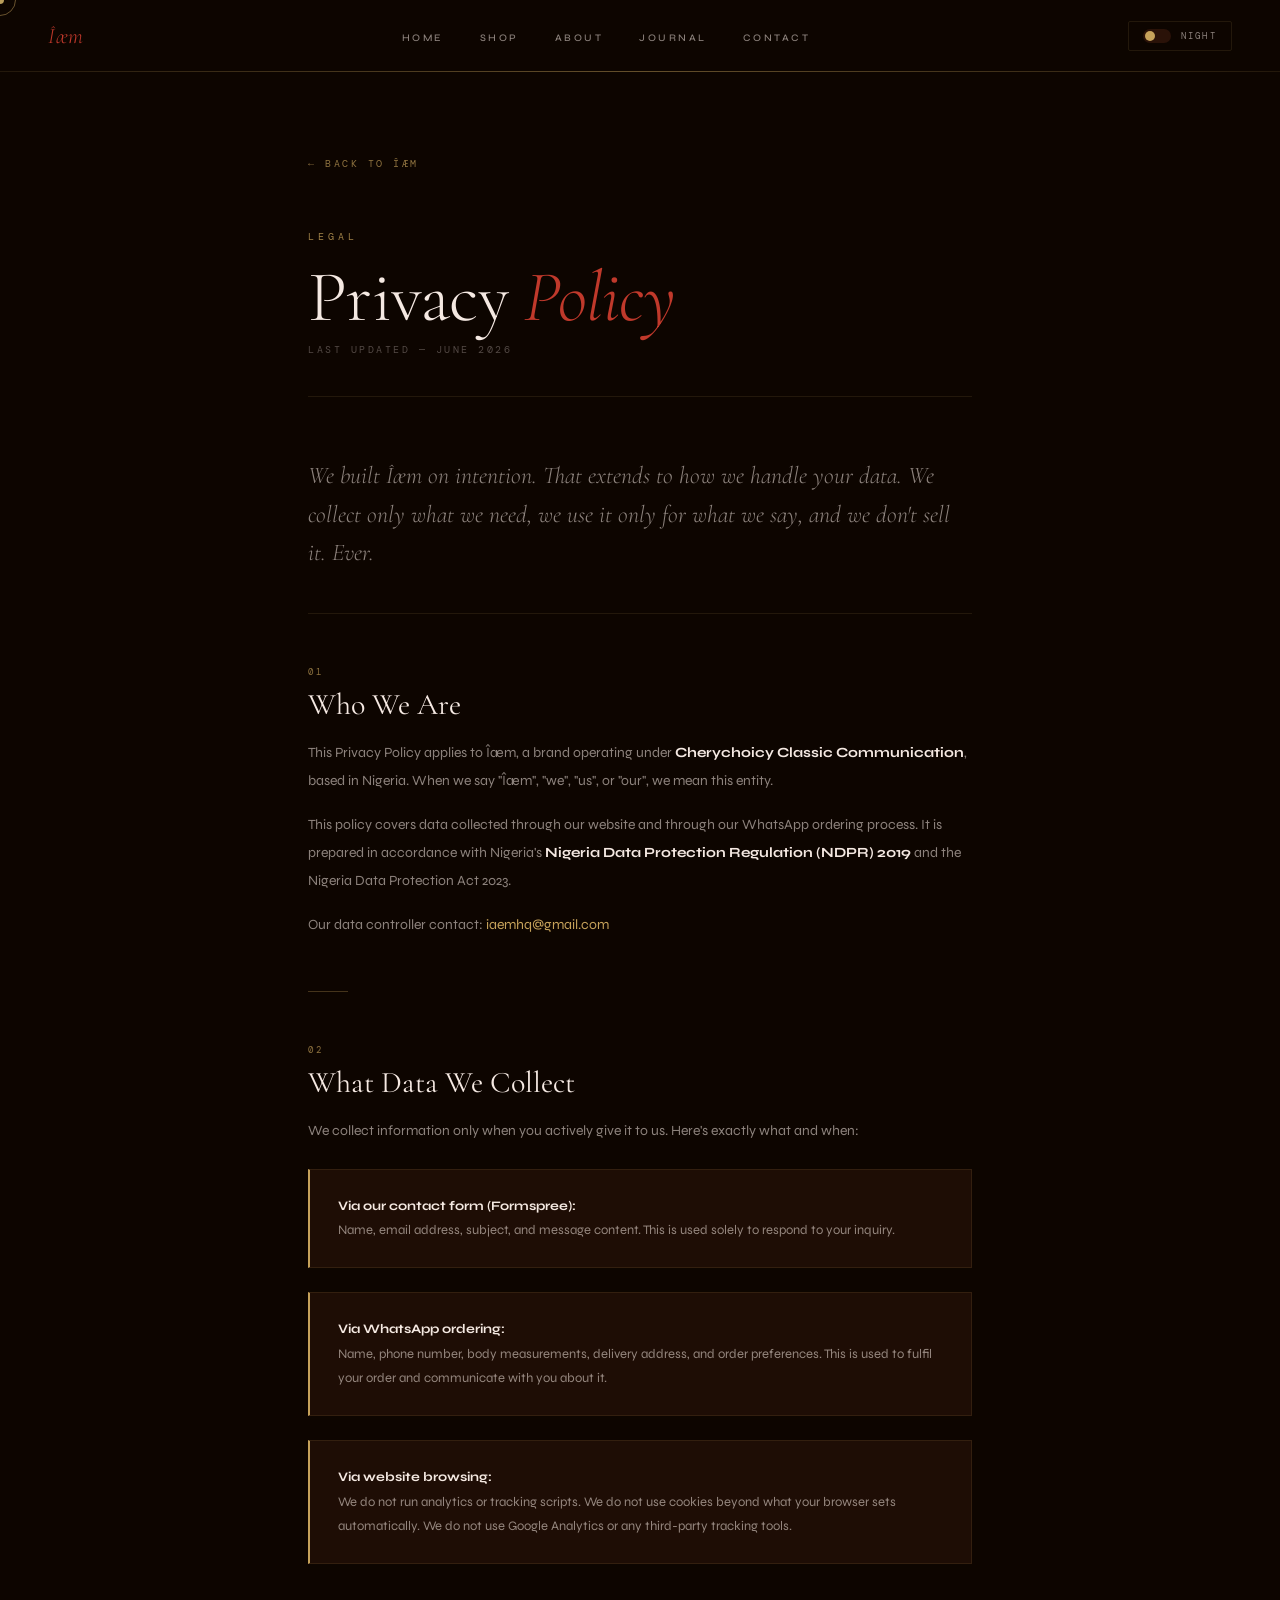
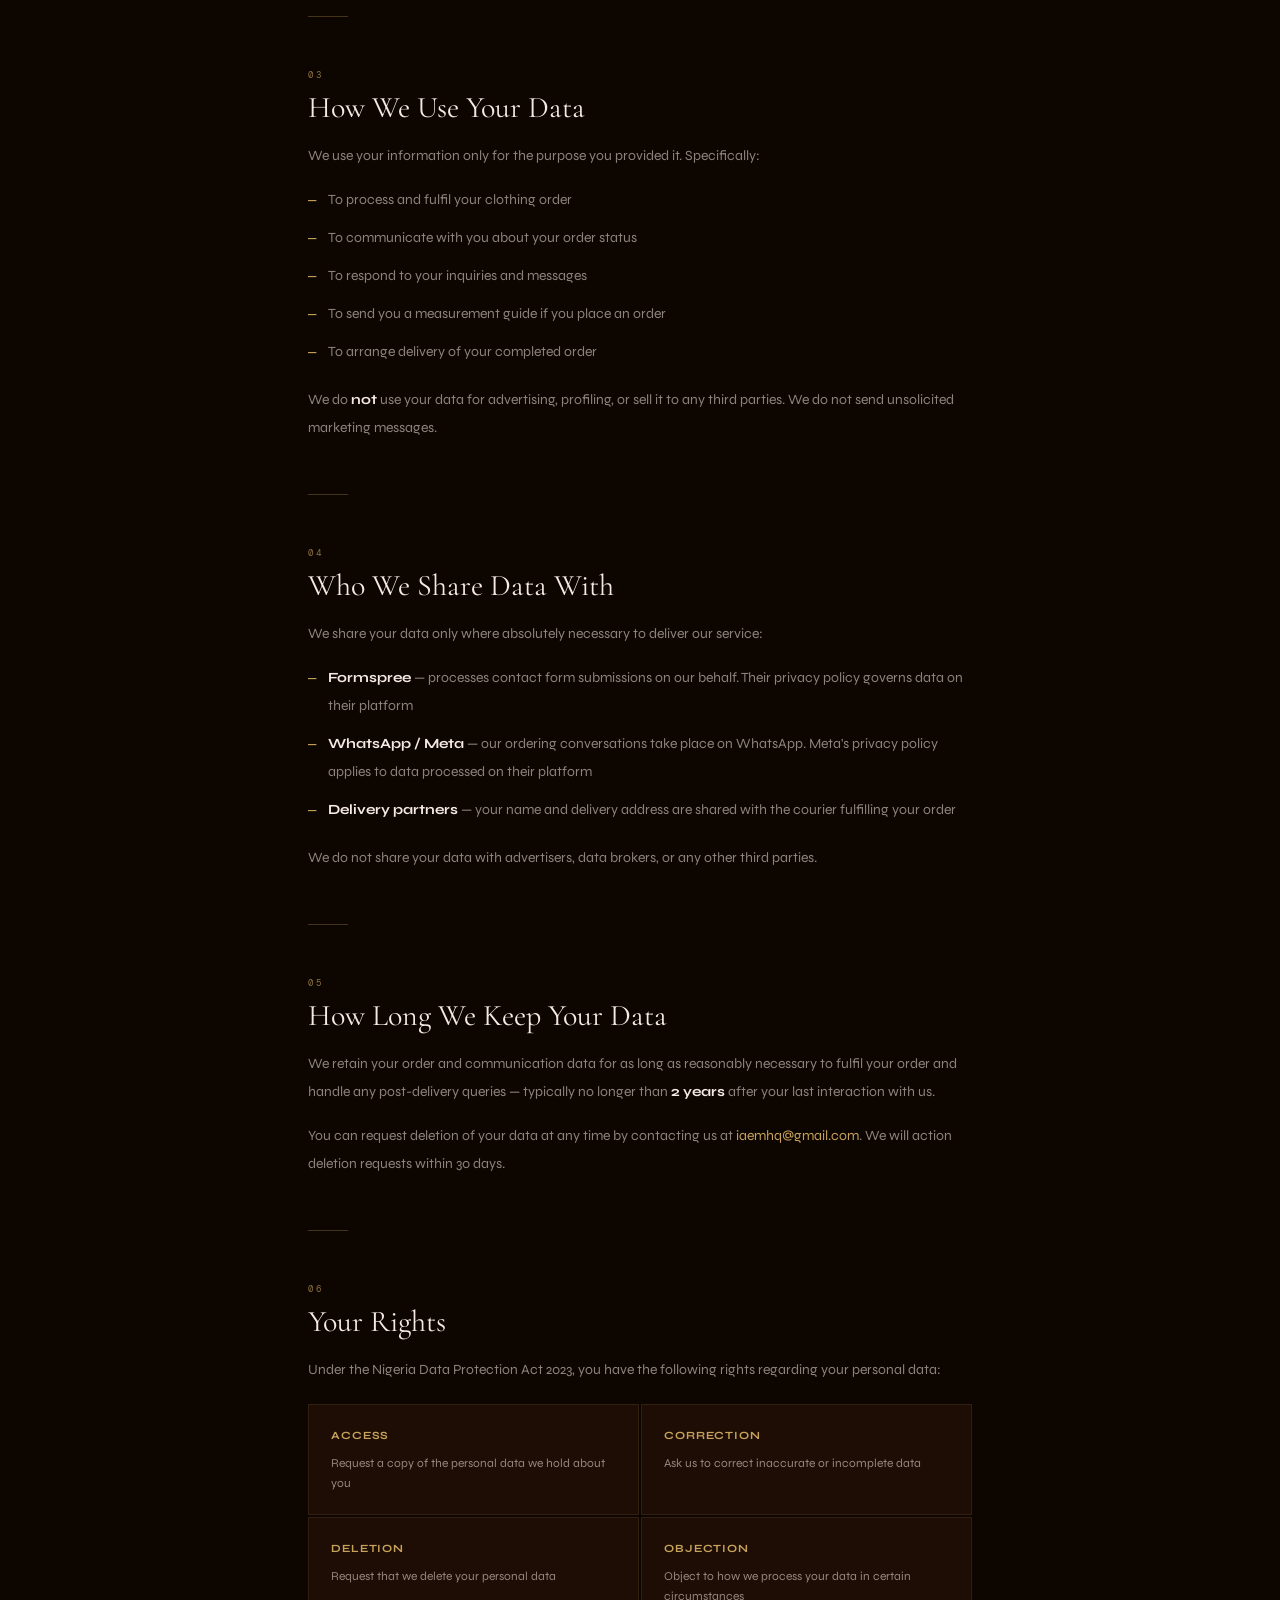
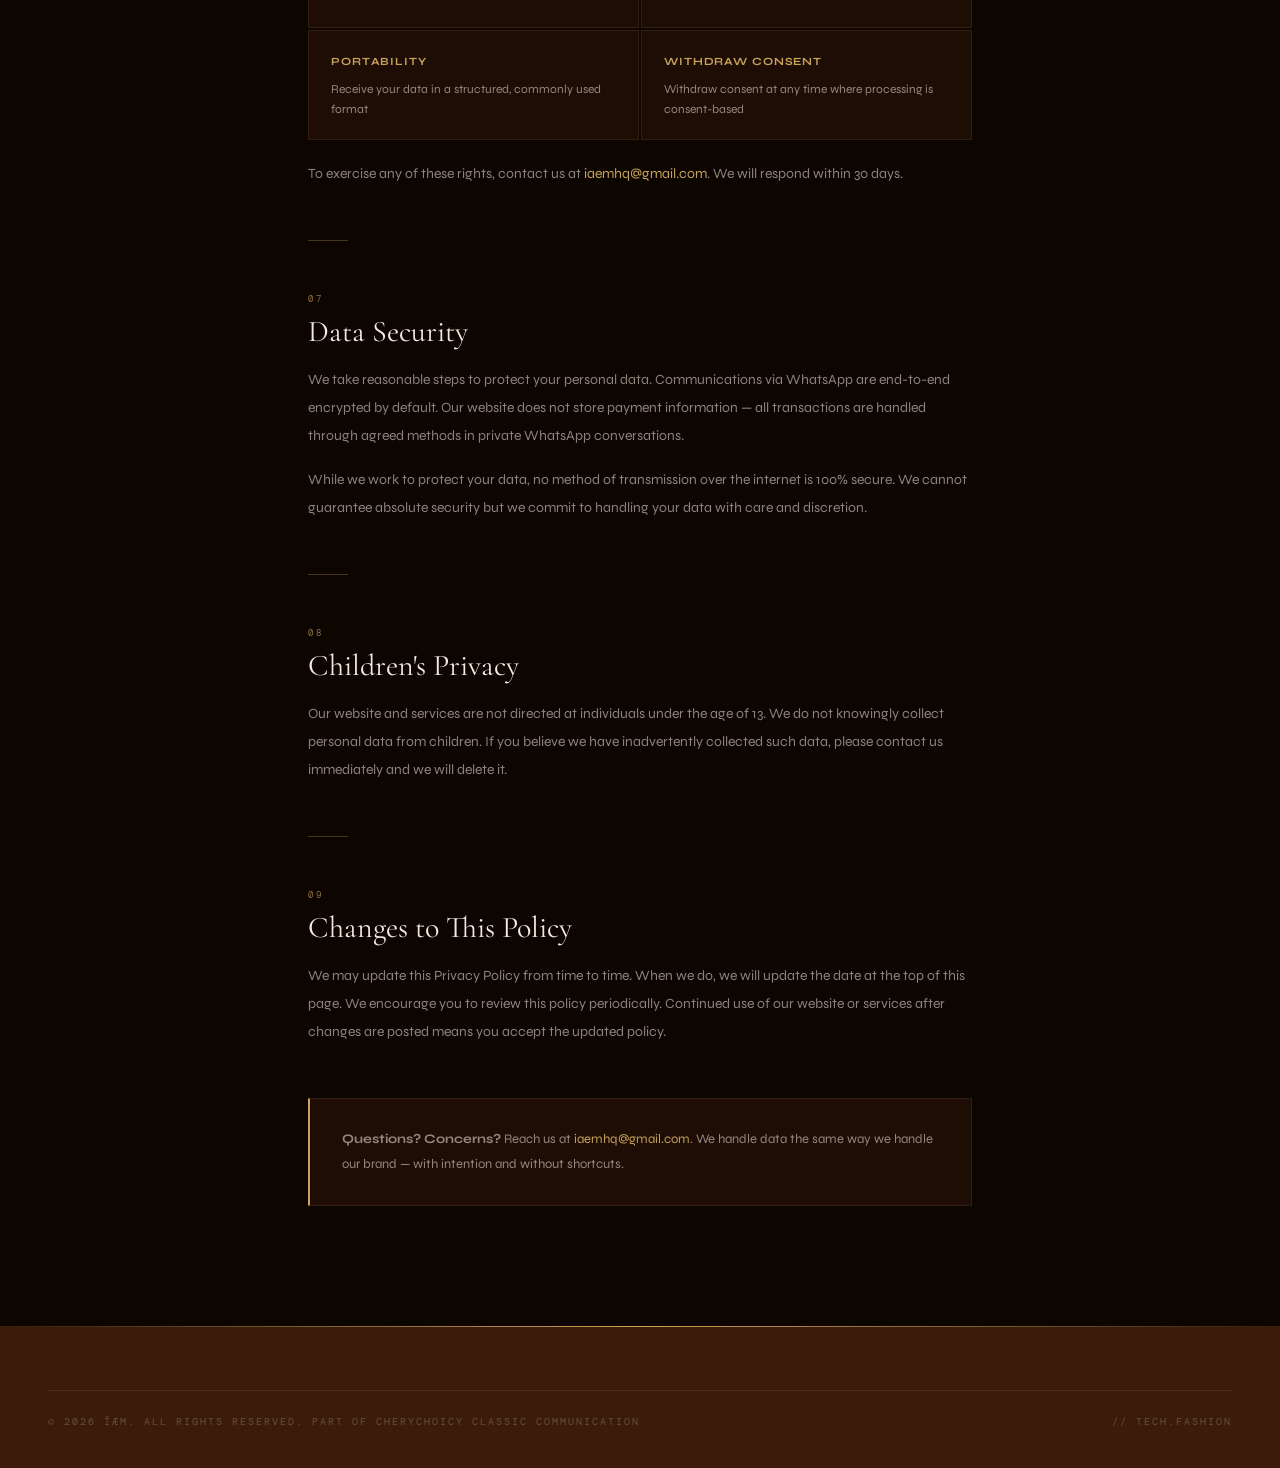
==== P and P.html @ 13da562b "Add files via upload" ====
<!doctype html>
<html lang="en" data-theme="night">
  <head>
    <meta charset="UTF-8" />
    <meta name="viewport" content="width=device-width, initial-scale=1.0" />
    <title>Privacy Policy — Îæm</title>
    <meta
      name="description"
      content="Privacy Policy for Îæm — Tech · Fashion · Empire"
    />
    <link
      href="https://fonts.googleapis.com/css2?family=Cormorant+Garamond:ital,wght@0,300;0,400;0,600;1,300;1,400;1,600&family=Syne:wght@400;500;700;800&family=DM+Mono:ital,wght@0,300;1,300&display=swap"
      rel="stylesheet"
    />
    <link rel="stylesheet" href="style.css" />
    <style>
      .legal-layout {
        max-width: 760px;
        margin: 0 auto;
        padding: 80px 48px 120px;
      }
      .legal-eyebrow {
        font-family: var(--font-m);
        font-size: 10px;
        letter-spacing: 0.4em;
        text-transform: uppercase;
        color: var(--gold-use);
        margin-bottom: 20px;
        opacity: 0.8;
      }
      .legal-title {
        font-family: var(--font-d);
        font-size: clamp(40px, 6vw, 72px);
        font-weight: 300;
        line-height: 0.95;
        color: var(--text);
        letter-spacing: -0.01em;
        margin-bottom: 12px;
      }
      .legal-title em {
        font-style: italic;
        color: var(--accent);
      }
      .legal-updated {
        font-family: var(--font-m);
        font-size: 10px;
        letter-spacing: 0.25em;
        text-transform: uppercase;
        color: var(--text3);
        margin-bottom: 60px;
        padding-bottom: 40px;
        border-bottom: 1px solid var(--border);
      }
      .legal-updated::before {
        content: "Last updated — ";
      }
      .legal-intro {
        font-family: var(--font-d);
        font-style: italic;
        font-size: clamp(18px, 2vw, 24px);
        font-weight: 300;
        color: var(--text2);
        line-height: 1.6;
        margin-bottom: 52px;
        padding-bottom: 40px;
        border-bottom: 1px solid var(--border);
      }
      .legal-section {
        margin-bottom: 52px;
      }
      .legal-section-num {
        font-family: var(--font-m);
        font-size: 9px;
        letter-spacing: 0.3em;
        text-transform: uppercase;
        color: var(--gold-use);
        margin-bottom: 10px;
        opacity: 0.7;
      }
      .legal-section-title {
        font-family: var(--font-d);
        font-size: clamp(22px, 2.5vw, 30px);
        font-weight: 400;
        color: var(--text);
        margin-bottom: 18px;
        line-height: 1.1;
      }
      .legal-body {
        font-family: var(--font-s);
        font-size: 14px;
        line-height: 2;
        color: var(--text2);
      }
      .legal-body p {
        margin-bottom: 16px;
      }
      .legal-body p:last-child {
        margin-bottom: 0;
      }
      .legal-body strong {
        color: var(--text);
        font-weight: 700;
      }
      .legal-body ul {
        list-style: none;
        padding: 0;
        margin: 12px 0 20px;
        display: flex;
        flex-direction: column;
        gap: 10px;
      }
      .legal-body ul li {
        padding-left: 20px;
        position: relative;
        color: var(--text2);
      }
      .legal-body ul li::before {
        content: "—";
        position: absolute;
        left: 0;
        color: var(--gold-use);
        font-family: var(--font-m);
      }
      .legal-divider {
        width: 40px;
        height: 1px;
        background: var(--gold-use);
        opacity: 0.3;
        margin: 52px 0;
      }
      .legal-highlight {
        background: var(--surface);
        border: 1px solid var(--border);
        border-left: 2px solid var(--gold-use);
        padding: 24px 28px;
        margin: 24px 0;
        font-family: var(--font-s);
        font-size: 13px;
        line-height: 1.9;
        color: var(--text2);
      }
      .legal-highlight strong {
        color: var(--text);
      }
      .legal-contact-block {
        background: var(--surface);
        border: 1px solid var(--border);
        border-left: 2px solid var(--gold-use);
        padding: 28px 32px;
        margin-top: 52px;
      }
      .legal-contact-block p {
        font-family: var(--font-s);
        font-size: 13px;
        line-height: 1.9;
        color: var(--text2);
        margin: 0;
      }
      .legal-contact-block a {
        color: var(--gold-use);
        text-decoration: none;
      }
      .legal-back {
        display: inline-flex;
        align-items: center;
        gap: 8px;
        font-family: var(--font-m);
        font-size: 10px;
        letter-spacing: 0.25em;
        text-transform: uppercase;
        color: var(--gold-use);
        text-decoration: none;
        opacity: 0.7;
        margin-bottom: 60px;
        transition: opacity 0.2s;
      }
      .legal-back:hover {
        opacity: 1;
      }
      .rights-grid {
        display: grid;
        grid-template-columns: 1fr 1fr;
        gap: 2px;
        margin-top: 20px;
      }
      .rights-item {
        background: var(--surface);
        padding: 20px 22px;
        border: 1px solid var(--border);
      }
      .rights-item-title {
        font-family: var(--font-s);
        font-size: 11px;
        font-weight: 700;
        letter-spacing: 0.08em;
        text-transform: uppercase;
        color: var(--gold-use);
        margin-bottom: 6px;
      }
      .rights-item-desc {
        font-family: var(--font-s);
        font-size: 12px;
        line-height: 1.7;
        color: var(--text2);
      }

      @media (max-width: 900px) {
        .legal-layout {
          padding: 48px 24px 80px;
        }
        .rights-grid {
          grid-template-columns: 1fr;
        }
      }
    </style>
  </head>
  <body>
    <div class="cursor" id="cursor"></div>
    <div class="cursor-ring" id="cursorRing"></div>

    <nav>
      <a href="index.html" class="nav-logo"><em>Îæm</em></a>
      <ul class="nav-links">
        <li><a href="index.html">Home</a></li>
        <li><a href="index.html#shop">Shop</a></li>
        <li><a href="index.html#about">About</a></li>
        <li><a href="index.html#journal">Journal</a></li>
        <li><a href="index.html#contact">Contact</a></li>
      </ul>
      <button type="button" class="theme-toggle" onclick="toggleTheme()">
        <div class="toggle-track"><div class="toggle-thumb"></div></div>
        <span id="themeLabel">Night</span>
      </button>
    </nav>

    <div style="padding-top: 72px">
      <div class="legal-layout">
        <a href="index.html" class="legal-back">← Back to Îæm</a>

        <p class="legal-eyebrow">Legal</p>
        <h1 class="legal-title">Privacy <em>Policy</em></h1>
        <p class="legal-updated">June 2026</p>

        <p class="legal-intro">
          We built Îæm on intention. That extends to how we handle your data. We
          collect only what we need, we use it only for what we say, and we
          don't sell it. Ever.
        </p>

        <!-- 01 -->
        <div class="legal-section">
          <p class="legal-section-num">01</p>
          <h2 class="legal-section-title">Who We Are</h2>
          <div class="legal-body">
            <p>
              This Privacy Policy applies to Îæm, a brand operating under
              <strong>Cherychoicy Classic Communication</strong>, based in
              Nigeria. When we say "Îæm", "we", "us", or "our", we mean this
              entity.
            </p>
            <p>
              This policy covers data collected through our website and through
              our WhatsApp ordering process. It is prepared in accordance with
              Nigeria's
              <strong>Nigeria Data Protection Regulation (NDPR) 2019</strong>
              and the Nigeria Data Protection Act 2023.
            </p>
            <p>
              Our data controller contact:
              <a
                href="mailto:iaemhq@gmail.com"
                style="color: var(--gold-use); text-decoration: none"
                >iaemhq@gmail.com</a
              >
            </p>
          </div>
        </div>

        <div class="legal-divider"></div>

        <!-- 02 -->
        <div class="legal-section">
          <p class="legal-section-num">02</p>
          <h2 class="legal-section-title">What Data We Collect</h2>
          <div class="legal-body">
            <p>
              We collect information only when you actively give it to us.
              Here's exactly what and when:
            </p>

            <div class="legal-highlight">
              <strong>Via our contact form (Formspree):</strong><br />
              Name, email address, subject, and message content. This is used
              solely to respond to your inquiry.
            </div>

            <div class="legal-highlight">
              <strong>Via WhatsApp ordering:</strong><br />
              Name, phone number, body measurements, delivery address, and order
              preferences. This is used to fulfil your order and communicate
              with you about it.
            </div>

            <div class="legal-highlight">
              <strong>Via website browsing:</strong><br />
              We do not run analytics or tracking scripts. We do not use cookies
              beyond what your browser sets automatically. We do not use Google
              Analytics or any third-party tracking tools.
            </div>
          </div>
        </div>

        <div class="legal-divider"></div>

        <!-- 03 -->
        <div class="legal-section">
          <p class="legal-section-num">03</p>
          <h2 class="legal-section-title">How We Use Your Data</h2>
          <div class="legal-body">
            <p>
              We use your information only for the purpose you provided it.
              Specifically:
            </p>
            <ul>
              <li>To process and fulfil your clothing order</li>
              <li>To communicate with you about your order status</li>
              <li>To respond to your inquiries and messages</li>
              <li>To send you a measurement guide if you place an order</li>
              <li>To arrange delivery of your completed order</li>
            </ul>
            <p>
              We do <strong>not</strong> use your data for advertising,
              profiling, or sell it to any third parties. We do not send
              unsolicited marketing messages.
            </p>
          </div>
        </div>

        <div class="legal-divider"></div>

        <!-- 04 -->
        <div class="legal-section">
          <p class="legal-section-num">04</p>
          <h2 class="legal-section-title">Who We Share Data With</h2>
          <div class="legal-body">
            <p>
              We share your data only where absolutely necessary to deliver our
              service:
            </p>
            <ul>
              <li>
                <strong>Formspree</strong> — processes contact form submissions
                on our behalf. Their privacy policy governs data on their
                platform
              </li>
              <li>
                <strong>WhatsApp / Meta</strong> — our ordering conversations
                take place on WhatsApp. Meta's privacy policy applies to data
                processed on their platform
              </li>
              <li>
                <strong>Delivery partners</strong> — your name and delivery
                address are shared with the courier fulfilling your order
              </li>
            </ul>
            <p>
              We do not share your data with advertisers, data brokers, or any
              other third parties.
            </p>
          </div>
        </div>

        <div class="legal-divider"></div>

        <!-- 05 -->
        <div class="legal-section">
          <p class="legal-section-num">05</p>
          <h2 class="legal-section-title">How Long We Keep Your Data</h2>
          <div class="legal-body">
            <p>
              We retain your order and communication data for as long as
              reasonably necessary to fulfil your order and handle any
              post-delivery queries — typically no longer than
              <strong>2 years</strong> after your last interaction with us.
            </p>
            <p>
              You can request deletion of your data at any time by contacting us
              at
              <a
                href="mailto:iaemhq@gmail.com"
                style="color: var(--gold-use); text-decoration: none"
                >iaemhq@gmail.com</a
              >. We will action deletion requests within 30 days.
            </p>
          </div>
        </div>

        <div class="legal-divider"></div>

        <!-- 06 -->
        <div class="legal-section">
          <p class="legal-section-num">06</p>
          <h2 class="legal-section-title">Your Rights</h2>
          <div class="legal-body">
            <p>
              Under the Nigeria Data Protection Act 2023, you have the following
              rights regarding your personal data:
            </p>
            <div class="rights-grid">
              <div class="rights-item">
                <div class="rights-item-title">Access</div>
                <div class="rights-item-desc">
                  Request a copy of the personal data we hold about you
                </div>
              </div>
              <div class="rights-item">
                <div class="rights-item-title">Correction</div>
                <div class="rights-item-desc">
                  Ask us to correct inaccurate or incomplete data
                </div>
              </div>
              <div class="rights-item">
                <div class="rights-item-title">Deletion</div>
                <div class="rights-item-desc">
                  Request that we delete your personal data
                </div>
              </div>
              <div class="rights-item">
                <div class="rights-item-title">Objection</div>
                <div class="rights-item-desc">
                  Object to how we process your data in certain circumstances
                </div>
              </div>
              <div class="rights-item">
                <div class="rights-item-title">Portability</div>
                <div class="rights-item-desc">
                  Receive your data in a structured, commonly used format
                </div>
              </div>
              <div class="rights-item">
                <div class="rights-item-title">Withdraw Consent</div>
                <div class="rights-item-desc">
                  Withdraw consent at any time where processing is consent-based
                </div>
              </div>
            </div>
            <p style="margin-top: 20px">
              To exercise any of these rights, contact us at
              <a
                href="mailto:iaemhq@gmail.com"
                style="color: var(--gold-use); text-decoration: none"
                >iaemhq@gmail.com</a
              >. We will respond within 30 days.
            </p>
          </div>
        </div>

        <div class="legal-divider"></div>

        <!-- 07 -->
        <div class="legal-section">
          <p class="legal-section-num">07</p>
          <h2 class="legal-section-title">Data Security</h2>
          <div class="legal-body">
            <p>
              We take reasonable steps to protect your personal data.
              Communications via WhatsApp are end-to-end encrypted by default.
              Our website does not store payment information — all transactions
              are handled through agreed methods in private WhatsApp
              conversations.
            </p>
            <p>
              While we work to protect your data, no method of transmission over
              the internet is 100% secure. We cannot guarantee absolute security
              but we commit to handling your data with care and discretion.
            </p>
          </div>
        </div>

        <div class="legal-divider"></div>

        <!-- 08 -->
        <div class="legal-section">
          <p class="legal-section-num">08</p>
          <h2 class="legal-section-title">Children's Privacy</h2>
          <div class="legal-body">
            <p>
              Our website and services are not directed at individuals under the
              age of 13. We do not knowingly collect personal data from
              children. If you believe we have inadvertently collected such
              data, please contact us immediately and we will delete it.
            </p>
          </div>
        </div>

        <div class="legal-divider"></div>

        <!-- 09 -->
        <div class="legal-section">
          <p class="legal-section-num">09</p>
          <h2 class="legal-section-title">Changes to This Policy</h2>
          <div class="legal-body">
            <p>
              We may update this Privacy Policy from time to time. When we do,
              we will update the date at the top of this page. We encourage you
              to review this policy periodically. Continued use of our website
              or services after changes are posted means you accept the updated
              policy.
            </p>
          </div>
        </div>

        <div class="legal-contact-block">
          <p>
            <strong>Questions? Concerns?</strong> Reach us at
            <a href="mailto:iaemhq@gmail.com">iaemhq@gmail.com</a>. We handle
            data the same way we handle our brand — with intention and without
            shortcuts.
          </p>
        </div>
      </div>
    </div>

    <footer>
      <div class="footer-bottom footer-bottom-centered">
        <span class="footer-copy"
          >© 2026 Îæm. All Rights Reserved. Part Of Cherychoicy Classic
          Communication</span
        >
        <span class="footer-copy">// tech.fashion</span>
      </div>
    </footer>

    <script src="products.js"></script>
    <script src="script.js"></script>
    <script>
      (function () {
        const saved = localStorage.getItem("iaem-theme") || "night";
        document.documentElement.dataset.theme = saved;
        const label = document.getElementById("themeLabel");
        if (label) label.textContent = saved === "night" ? "Night" : "Day";
        const thumb = document.querySelector(".toggle-thumb");
        if (thumb && saved === "day")
          thumb.style.transform = "translateX(14px)";
      })();

      function toggleTheme() {
        const h = document.documentElement;
        const label = document.getElementById("themeLabel");
        const isNight = h.dataset.theme === "night";
        h.dataset.theme = isNight ? "day" : "night";
        localStorage.setItem("iaem-theme", h.dataset.theme);
        if (label) label.textContent = isNight ? "Day" : "Night";
        const thumb = document.querySelector(".toggle-thumb");
        if (thumb)
          thumb.style.transform = isNight
            ? "translateX(14px)"
            : "translateX(0)";
      }
    </script>
  </body>
</html>
---- style.css ----
/*
 * Îæm — Tech · Fashion · Empire
 * © 2026 Îæm. All rights reserved.
 * Unauthorized reproduction prohibited.
 * contact: iaemhq@gmail.com
 */
:root {
  --cherry: #8b1a1a;
  --cherry-glow: #c0392b;
  --gold: #b8964a;
  --gold-light: #c6a25a;
  --font-d: "Cormorant Garamond", serif;
  --font-s: "Syne", sans-serif;
  --font-m: "DM Mono", monospace;
  --ease: cubic-bezier(0.16, 1, 0.3, 1);
}
[data-theme="night"] {
  --bg: #0d0500;
  --bg2: #160800;
  --surface: #1e0d05;
  --surface2: #2a1208;
  --border: rgba(198, 162, 90, 0.12);
  --text: #f5e9e2;
  --text2: rgba(245, 233, 226, 0.55);
  --text3: rgba(245, 233, 226, 0.3);
  --main: #3b1c0a;
  --accent: var(--cherry-glow);
  --gold-use: var(--gold-light);
  --glow: rgba(139, 26, 26, 0.15);
}
[data-theme="day"] {
  --bg: #f5e9e2;
  --bg2: #ede0d6;
  --surface: #e8d8cc;
  --surface2: #dfd0c4;
  --border: rgba(75, 46, 43, 0.12);
  --text: #1c1412;
  --text2: rgba(28, 20, 18, 0.55);
  --text3: rgba(28, 20, 18, 0.3);
  --main: #4b2e2b;
  --accent: var(--cherry);
  --gold-use: var(--gold);
  --glow: rgba(75, 46, 43, 0.08);
}
*,
*::before,
*::after {
  box-sizing: border-box;
  margin: 0;
  padding: 0;
}
html {
  scroll-behavior: smooth;
}
body {
  background: var(--bg);
  color: var(--text);
  font-family: var(--font-s);
  overflow-x: hidden;
  transition:
    background 0.5s var(--ease),
    color 0.5s var(--ease);
  cursor: none;
}
.cursor {
  position: fixed;
  top: 0;
  left: 0;
  width: 8px;
  height: 8px;
  background: var(--gold-use);
  border-radius: 50%;
  pointer-events: none;
  z-index: 9999;
  transform: translate(-50%, -50%);
  transition:
    width 0.3s var(--ease),
    height 0.3s var(--ease),
    background 0.3s;
  mix-blend-mode: difference;
}
.cursor-ring {
  position: fixed;
  top: 0;
  left: 0;
  width: 32px;
  height: 32px;
  border: 1px solid var(--gold-use);
  border-radius: 50%;
  pointer-events: none;
  z-index: 9998;
  transform: translate(-50%, -50%);
  transition:
    width 0.3s var(--ease),
    height 0.3s var(--ease);
  opacity: 0.5;
}
a,
button {
  cursor: none;
}
nav {
  position: fixed;
  top: 0;
  left: 0;
  right: 0;
  z-index: 100;
  padding: 0 48px;
  height: 72px;
  display: flex;
  align-items: center;
  justify-content: space-between;
  background: var(--bg);
  border-bottom: 1px solid var(--border);
  transition:
    background 0.5s var(--ease),
    border-color 0.5s var(--ease);
}
nav::after {
  content: "";
  position: absolute;
  bottom: -1px;
  left: 0;
  right: 0;
  height: 1px;
  background: linear-gradient(90deg, transparent, var(--gold-use), transparent);
  opacity: 0.4;
}
.nav-logo {
  font-family: var(--font-d);
  font-size: 22px;
  font-weight: 300;
  color: var(--text);
  text-decoration: none;
  letter-spacing: 0.03em;
  transition: color 0.3s;
}
.nav-logo em {
  font-style: italic;
  color: var(--accent);
}
.nav-links {
  display: flex;
  align-items: center;
  gap: 36px;
  list-style: none;
}
.nav-links a {
  font-family: var(--font-s);
  font-size: 10px;
  font-weight: 500;
  letter-spacing: 0.25em;
  text-transform: uppercase;
  color: var(--text2);
  text-decoration: none;
  transition: color 0.25s;
  position: relative;
}
.nav-links a::after {
  content: "";
  position: absolute;
  bottom: -3px;
  left: 0;
  right: 0;
  height: 1px;
  background: var(--gold-use);
  transform: scaleX(0);
  transform-origin: left;
  transition: transform 0.3s var(--ease);
}
.nav-links a:hover {
  color: var(--text);
}
.nav-links a:hover::after {
  transform: scaleX(1);
}
.theme-toggle {
  display: flex;
  align-items: center;
  gap: 10px;
  background: none;
  border: 1px solid var(--border);
  padding: 7px 14px;
  border-radius: 2px;
  color: var(--text2);
  font-family: var(--font-m);
  font-size: 9px;
  letter-spacing: 0.25em;
  text-transform: uppercase;
  transition: all 0.3s var(--ease);
}
.theme-toggle:hover {
  border-color: var(--gold-use);
  color: var(--text);
}
.toggle-track {
  width: 28px;
  height: 14px;
  background: var(--surface2);
  border-radius: 7px;
  position: relative;
  transition: background 0.3s;
}
.toggle-thumb {
  position: absolute;
  top: 2px;
  left: 2px;
  width: 10px;
  height: 10px;
  border-radius: 50%;
  background: var(--gold-use);
  transition:
    transform 0.35s var(--ease),
    background 0.3s;
}
[data-theme="day"] .toggle-thumb {
  transform: translateX(14px);
}
.page {
  display: none;
  padding-top: 72px;
  min-height: 100vh;
}
.page.active {
  display: block;
}

/* ─── HERO ─────────────────────────────────────────────── */
.hero {
  min-height: calc(100vh - 72px);
  display: grid;
  grid-template-columns: 1fr 1fr;
  position: relative;
  overflow: hidden;
}
[data-theme="night"] .hero::before {
  content: "";
  position: absolute;
  inset: 0;
  background:
    radial-gradient(
      ellipse 70% 80% at 20% 50%,
      rgba(59, 28, 10, 0.5) 0%,
      transparent 60%
    ),
    radial-gradient(
      ellipse 50% 60% at 80% 20%,
      rgba(139, 26, 26, 0.08) 0%,
      transparent 50%
    );
  pointer-events: none;
  z-index: 0;
}
[data-theme="day"] .hero::before {
  content: "";
  position: absolute;
  inset: 0;
  background: radial-gradient(
    ellipse 60% 70% at 20% 50%,
    rgba(75, 46, 43, 0.06) 0%,
    transparent 60%
  );
  pointer-events: none;
  z-index: 0;
}
.hero-left {
  padding: 80px 60px;
  display: flex;
  flex-direction: column;
  justify-content: center;
  gap: 28px;
  position: relative;
  z-index: 1;
}
.hero-eyebrow {
  font-family: var(--font-m);
  font-size: 10px;
  letter-spacing: 0.4em;
  text-transform: uppercase;
  color: var(--gold-use);
  opacity: 0.8;
  animation: fadeUp 0.8s ease both;
}
.hero-name {
  font-family: var(--font-d);
  font-size: clamp(52px, 7vw, 112px);
  font-weight: 300;
  line-height: 0.88;
  letter-spacing: -0.015em;
  color: var(--text);
  animation: fadeUp 0.8s 0.1s ease both;
}
.hero-name em {
  font-style: italic;
  color: var(--accent);
  display: block;
}
.hero-tagline {
  font-family: var(--font-d);
  font-style: italic;
  font-size: clamp(18px, 2vw, 26px);
  font-weight: 300;
  color: var(--text2);
  line-height: 1.4;
  max-width: 400px;
  animation: fadeUp 0.8s 0.2s ease both;
}
.hero-desc {
  font-family: var(--font-s);
  font-size: 13px;
  line-height: 1.85;
  color: var(--text2);
  max-width: 380px;
  animation: fadeUp 0.8s 0.28s ease both;
}
.hero-ctas {
  display: flex;
  gap: 14px;
  flex-wrap: wrap;
  animation: fadeUp 0.8s 0.35s ease both;
}
.hero-meta {
  display: flex;
  gap: 28px;
  animation: fadeUp 0.8s 0.42s ease both;
}
.hero-meta-item {
  display: flex;
  flex-direction: column;
  gap: 4px;
}
.hero-meta-num {
  font-family: var(--font-d);
  font-size: 28px;
  font-weight: 300;
  color: var(--text);
  line-height: 1;
}
.hero-meta-label {
  font-family: var(--font-m);
  font-size: 9px;
  letter-spacing: 0.2em;
  text-transform: uppercase;
  color: var(--text3);
}
.hero-right {
  position: relative;
  overflow: hidden;
  z-index: 1;
  display: flex;
  flex-direction: column;
}
[data-theme="night"] .hero-right {
  background: linear-gradient(160deg, #1e0d05 0%, #0d0500 100%);
  border-left: 1px solid var(--border);
}
[data-theme="day"] .hero-right {
  background: linear-gradient(160deg, #e8d8cc 0%, #dfd0c4 100%);
  border-left: 1px solid var(--border);
}
.lookbook-grid {
  display: grid;
  grid-template-columns: 1fr 1fr;
  gap: 2px;
  height: 100%;
}
.lb-item {
  position: relative;
  overflow: hidden;
  display: flex;
  align-items: flex-end;
  padding: 20px;
  min-height: 200px;
  transition: all 0.4s var(--ease);
}
.lb-content {
  position: relative;
  z-index: 1;
}
.lb-tag {
  font-family: var(--font-m);
  font-size: 8px;
  letter-spacing: 0.25em;
  text-transform: uppercase;
  color: var(--gold-use);
  opacity: 0.7;
  display: block;
  margin-bottom: 4px;
}
.lb-name {
  font-family: var(--font-d);
  font-size: 16px;
  font-weight: 300;
  color: var(--text);
  line-height: 1.2;
}
[data-theme="night"] .lb-1 {
  background: #1e0d05;
}
[data-theme="night"] .lb-2 {
  background: #2a1208;
}
[data-theme="night"] .lb-3 {
  background: #3b1c0a;
}
[data-theme="night"] .lb-4 {
  background: #1a0a00;
}
[data-theme="day"] .lb-1 {
  background: #e8d8cc;
}
[data-theme="day"] .lb-2 {
  background: #dfd0c4;
}
[data-theme="day"] .lb-3 {
  background: #4b2e2b;
}
[data-theme="day"] .lb-4 {
  background: #ede0d6;
}
[data-theme="day"] .lb-3 .lb-name {
  color: #f5e9e2;
}
[data-theme="day"] .lb-3 .lb-tag {
  color: var(--gold-light);
}
.lb-deco {
  position: absolute;
  border: 1px solid var(--border);
  border-radius: 50%;
  opacity: 0.3;
}
.lb-deco-1 {
  width: 100px;
  height: 100px;
  top: 15%;
  right: 10%;
}
.lb-deco-2 {
  width: 60px;
  height: 60px;
  top: 10%;
  left: 15%;
}
.hero-right-wm {
  position: absolute;
  bottom: -10px;
  right: -5px;
  font-family: var(--font-d);
  font-size: 70px;
  font-weight: 300;
  line-height: 1;
  letter-spacing: -0.02em;
  color: var(--text);
  opacity: 0.04;
  pointer-events: none;
  z-index: 2;
  white-space: nowrap;
}
.scroll-hint {
  position: absolute;
  bottom: 32px;
  left: 60px;
  display: flex;
  align-items: center;
  gap: 12px;
  font-family: var(--font-m);
  font-size: 9px;
  letter-spacing: 0.3em;
  text-transform: uppercase;
  color: var(--text3);
  animation: fadeUp 1s 0.6s ease both;
  z-index: 2;
}
.scroll-hint::before {
  content: "";
  width: 32px;
  height: 1px;
  background: linear-gradient(to right, var(--gold-use), transparent);
}

/* ─── INTRO STRIP ──────────────────────────────────────── */
.intro-strip {
  border-top: 1px solid var(--border);
  border-bottom: 1px solid var(--border);
  padding: 18px 0;
  overflow: hidden;
}
.strip-inner {
  display: flex;
  gap: 48px;
  align-items: center;
  animation: marquee 22s linear infinite;
  white-space: nowrap;
}
.strip-item {
  font-family: var(--font-m);
  font-size: 10px;
  letter-spacing: 0.3em;
  text-transform: uppercase;
  color: var(--text3);
  flex-shrink: 0;
}
.strip-dot {
  width: 4px;
  height: 4px;
  border-radius: 50%;
  background: var(--gold-use);
  flex-shrink: 0;
  opacity: 0.5;
}
@keyframes marquee {
  from {
    transform: translateX(0);
  }
  to {
    transform: translateX(-50%);
  }
}

/* ─── BUTTONS ──────────────────────────────────────────── */
.btn-primary {
  background: var(--accent);
  color: #f5e9e2;
  font-family: var(--font-s);
  font-size: 10px;
  font-weight: 700;
  letter-spacing: 0.2em;
  text-transform: uppercase;
  padding: 14px 28px;
  border: none;
  border-radius: 2px;
  transition:
    transform 0.2s var(--ease),
    box-shadow 0.2s;
  text-decoration: none;
  display: inline-block;
}
.btn-primary:hover {
  transform: translateY(-2px);
  box-shadow: 0 8px 24px var(--glow);
}
.btn-secondary {
  background: transparent;
  color: var(--text);
  font-family: var(--font-s);
  font-size: 10px;
  font-weight: 500;
  letter-spacing: 0.2em;
  text-transform: uppercase;
  padding: 13px 28px;
  border: 1px solid var(--border);
  border-radius: 2px;
  transition:
    border-color 0.2s,
    color 0.2s;
  text-decoration: none;
  display: inline-block;
}
.btn-secondary:hover {
  border-color: var(--gold-use);
  color: var(--gold-use);
}
.btn-view {
  background: transparent;
  color: var(--text);
  font-family: var(--font-s);
  font-size: 10px;
  font-weight: 700;
  letter-spacing: 0.2em;
  text-transform: uppercase;
  padding: 11px 0;
  border: none;
  border-top: 1px solid var(--border);
  width: 100%;
  margin-top: 12px;
  transition:
    color 0.2s,
    border-color 0.2s;
  text-align: left;
}
.btn-view:hover {
  color: var(--gold-use);
  border-color: var(--gold-use);
}

/* ─── ABOUT TEASER ─────────────────────────────────────── */
.about-teaser {
  padding: 100px 48px;
  display: grid;
  grid-template-columns: 1fr 1fr;
  gap: 80px;
  align-items: center;
  max-width: 1200px;
  margin: 0 auto;
}
.at-label {
  font-family: var(--font-m);
  font-size: 10px;
  letter-spacing: 0.35em;
  text-transform: uppercase;
  color: var(--gold-use);
  margin-bottom: 24px;
}
.at-headline {
  font-family: var(--font-d);
  font-size: clamp(36px, 4.5vw, 64px);
  font-weight: 300;
  line-height: 1;
  color: var(--text);
  letter-spacing: -0.01em;
  margin-bottom: 20px;
}
.at-headline em {
  font-style: italic;
  color: var(--accent);
}
.at-body {
  font-family: var(--font-s);
  font-size: 14px;
  line-height: 1.9;
  color: var(--text2);
  margin-bottom: 32px;
}
.at-right {
  display: grid;
  grid-template-columns: 1fr 1fr;
  gap: 2px;
}
.at-card {
  background: var(--surface);
  padding: 28px 24px;
  transition: background 0.3s;
}
.at-card:hover {
  background: var(--surface2);
}
.at-card-num {
  font-family: var(--font-d);
  font-size: 36px;
  font-weight: 300;
  color: var(--text);
  line-height: 1;
  margin-bottom: 6px;
}
.at-card-label {
  font-family: var(--font-s);
  font-size: 11px;
  font-weight: 700;
  letter-spacing: 0.1em;
  text-transform: uppercase;
  color: var(--gold-use);
  margin-bottom: 6px;
}
.at-card-desc {
  font-family: var(--font-s);
  font-size: 12px;
  line-height: 1.6;
  color: var(--text2);
}

/* ─── FEATURED ─────────────────────────────────────────── */
.featured {
  padding: 100px 48px;
  background: var(--surface);
  transition: background 0.5s var(--ease);
}
.featured-header {
  display: flex;
  justify-content: space-between;
  align-items: flex-end;
  max-width: 1200px;
  margin: 0 auto 52px;
}
.featured-title {
  font-family: var(--font-d);
  font-size: clamp(32px, 4vw, 52px);
  font-weight: 300;
  color: var(--text);
}
.featured-title em {
  font-style: italic;
  color: var(--accent);
}
.featured-grid {
  display: grid;
  grid-template-columns: repeat(3, 1fr);
  gap: 2px;
  max-width: 1200px;
  margin: 0 auto;
}

/* ─── PRODUCT CARDS ────────────────────────────────────── */
.product-card {
  background: var(--bg);
  position: relative;
  overflow: hidden;
  transition: background 0.3s;
}
.product-card:hover {
  background: var(--surface2);
}
.product-img {
  aspect-ratio: 3/4;
  background: var(--surface2);
  position: relative;
  overflow: hidden;
  display: flex;
  align-items: center;
  justify-content: center;
}
.product-img img {
  width: 100%;
  height: 100%;
  object-fit: cover;
  object-position: center top;
  display: block;
  position: absolute;
  inset: 0;
  transition: transform 0.5s var(--ease);
}
.product-card:hover .product-img img {
  transform: scale(1.04);
}
.product-tag-overlay {
  position: absolute;
  top: 16px;
  left: 16px;
  font-family: var(--font-m);
  font-size: 9px;
  letter-spacing: 0.2em;
  text-transform: uppercase;
  background: var(--accent);
  color: #f5e9e2;
  padding: 4px 8px;
  z-index: 5;
}
.product-info {
  padding: 20px 24px;
}
.product-category {
  font-family: var(--font-m);
  font-size: 9px;
  letter-spacing: 0.2em;
  text-transform: uppercase;
  color: var(--gold-use);
  margin-bottom: 6px;
}
.product-name {
  font-family: var(--font-d);
  font-size: 20px;
  font-weight: 400;
  color: var(--text);
  margin-bottom: 6px;
}
.product-price {
  font-family: var(--font-s);
  font-size: 13px;
  font-weight: 700;
  color: var(--text2);
}

/* ─── MANIFESTO ────────────────────────────────────────── */
.manifesto {
  background: var(--main);
  padding: 80px 48px;
  text-align: center;
  position: relative;
  overflow: hidden;
  transition: background 0.5s var(--ease);
}
.manifesto::before {
  content: "";
  position: absolute;
  inset: 0;
  background: repeating-linear-gradient(
    45deg,
    rgba(198, 162, 90, 0.02) 0px,
    rgba(198, 162, 90, 0.02) 1px,
    transparent 1px,
    transparent 20px
  );
}
.manifesto-quote {
  font-family: var(--font-d);
  font-style: italic;
  font-size: clamp(22px, 3.5vw, 48px);
  font-weight: 300;
  color: #f5e9e2;
  line-height: 1.2;
  max-width: 800px;
  margin: 0 auto 24px;
  position: relative;
  z-index: 1;
}
.manifesto-quote em {
  color: var(--gold-light);
  font-style: normal;
}
.manifesto-attr {
  font-family: var(--font-m);
  font-size: 10px;
  letter-spacing: 0.35em;
  text-transform: uppercase;
  color: rgba(245, 233, 226, 0.35);
  position: relative;
  z-index: 1;
}

/* ─── JOURNAL TEASER ───────────────────────────────────── */
.journal-teaser {
  padding: 100px 48px;
  max-width: 1200px;
  margin: 0 auto;
}
.jt-header {
  display: flex;
  justify-content: space-between;
  align-items: flex-end;
  margin-bottom: 52px;
}
.section-title {
  font-family: var(--font-d);
  font-size: clamp(28px, 3.5vw, 48px);
  font-weight: 300;
  color: var(--text);
}
.section-title em {
  font-style: italic;
  color: var(--accent);
}
.journal-grid {
  display: grid;
  grid-template-columns: 2fr 1fr 1fr;
  gap: 2px;
}
.journal-card {
  background: var(--surface);
  padding: 36px 32px;
  position: relative;
  overflow: hidden;
  transition: background 0.3s;
  border: 1px solid var(--border);
}
.journal-card:hover {
  background: var(--surface2);
}
.journal-card::before {
  content: "";
  position: absolute;
  top: 0;
  left: 0;
  right: 0;
  height: 2px;
  background: var(--gold-use);
  opacity: 0;
  transition: opacity 0.3s;
}
.journal-card:hover::before {
  opacity: 1;
}
.jc-date {
  font-family: var(--font-m);
  font-size: 9px;
  letter-spacing: 0.25em;
  text-transform: uppercase;
  color: var(--text3);
  margin-bottom: 12px;
}
.jc-tag {
  display: inline-block;
  font-family: var(--font-m);
  font-size: 8px;
  letter-spacing: 0.2em;
  text-transform: uppercase;
  color: var(--gold-use);
  border: 1px solid var(--border);
  padding: 3px 8px;
  margin-bottom: 14px;
}
.jc-title {
  font-family: var(--font-d);
  font-size: clamp(18px, 2vw, 26px);
  font-weight: 400;
  line-height: 1.2;
  color: var(--text);
  margin-bottom: 12px;
}
.jc-excerpt {
  font-family: var(--font-s);
  font-size: 12px;
  line-height: 1.75;
  color: var(--text2);
}
.jc-read {
  display: inline-flex;
  align-items: center;
  gap: 8px;
  margin-top: 20px;
  font-family: var(--font-s);
  font-size: 10px;
  font-weight: 700;
  letter-spacing: 0.15em;
  text-transform: uppercase;
  color: var(--gold-use);
  text-decoration: none;
}
.jc-read::after {
  content: "→";
}

/* ─── PAGE HEADER ──────────────────────────────────────── */
.page-header {
  padding: 64px 48px 48px;
  border-bottom: 1px solid var(--border);
  max-width: 1200px;
  margin: 0 auto;
}
.page-header-eyebrow {
  font-family: var(--font-m);
  font-size: 10px;
  letter-spacing: 0.35em;
  text-transform: uppercase;
  color: var(--gold-use);
  margin-bottom: 16px;
}
.page-header-title {
  font-family: var(--font-d);
  font-size: clamp(40px, 6vw, 80px);
  font-weight: 300;
  color: var(--text);
  line-height: 0.9;
}
.page-header-title em {
  font-style: italic;
  color: var(--accent);
}

/* ─── SHOP ─────────────────────────────────────────────── */
.shop-layout {
  display: grid;
  grid-template-columns: 220px 1fr;
  gap: 0;
  max-width: 1200px;
  margin: 0 auto;
}
.shop-sidebar {
  padding: 40px 32px 40px 48px;
  border-right: 1px solid var(--border);
}
.sidebar-label {
  font-family: var(--font-m);
  font-size: 9px;
  letter-spacing: 0.3em;
  text-transform: uppercase;
  color: var(--text3);
  margin-bottom: 12px;
  margin-top: 24px;
}
.sidebar-label:first-child {
  margin-top: 0;
}
.filter-item {
  font-family: var(--font-s);
  font-size: 12px;
  color: var(--text2);
  padding: 6px 0;
  display: block;
  text-decoration: none;
  transition: color 0.2s;
}
.filter-item:hover,
.filter-item.active {
  color: var(--gold-use);
}
.shop-grid-wrap {
  padding: 40px 48px 40px 40px;
  background: var(--surface);
}
.shop-grid {
  display: grid;
  grid-template-columns: repeat(3, 1fr);
  gap: 2px;
  position: relative;
}

/* ─── ABOUT ────────────────────────────────────────────── */
.about-layout {
  max-width: 1200px;
  margin: 0 auto;
}
.about-hero {
  display: grid;
  grid-template-columns: 1fr 1fr;
  min-height: 60vh;
}
.about-hero-left {
  padding: 80px 60px 60px 48px;
  display: flex;
  flex-direction: column;
  justify-content: center;
  gap: 24px;
}
.about-hero-right {
  background: var(--surface);
  display: flex;
  align-items: center;
  justify-content: center;
  border-left: 1px solid var(--border);
  position: relative;
  overflow: hidden;
}
.about-portrait-placeholder {
  width: 200px;
  height: 200px;
  border: 1px solid var(--border);
  border-radius: 50%;
  display: flex;
  align-items: center;
  justify-content: center;
  position: relative;
}
.about-portrait-placeholder::before {
  content: "";
  position: absolute;
  inset: 16px;
  border: 1px solid var(--border);
  border-radius: 50%;
}
.app-initials {
  font-family: var(--font-d);
  font-size: 48px;
  font-weight: 300;
  color: var(--text);
  opacity: 0.3;
  font-style: italic;
}
.about-pillars {
  display: grid;
  grid-template-columns: repeat(4, 1fr);
  gap: 1px;
  background: var(--border);
  border-top: 1px solid var(--border);
}
.pillar {
  background: var(--bg);
  padding: 40px 32px;
  transition: background 0.3s;
}
.pillar:hover {
  background: var(--surface);
}
.pillar-num {
  font-family: var(--font-m);
  font-size: 10px;
  letter-spacing: 0.2em;
  color: var(--gold-use);
  margin-bottom: 10px;
}
.pillar-title {
  font-family: var(--font-d);
  font-size: 24px;
  font-weight: 600;
  color: var(--text);
  margin-bottom: 8px;
}
.pillar-desc {
  font-family: var(--font-s);
  font-size: 13px;
  line-height: 1.7;
  color: var(--text2);
}
.about-body {
  padding: 80px 48px;
  display: grid;
  grid-template-columns: 1fr 2fr;
  gap: 80px;
  border-top: 1px solid var(--border);
}
.about-body-label {
  font-family: var(--font-m);
  font-size: 10px;
  letter-spacing: 0.35em;
  text-transform: uppercase;
  color: var(--gold-use);
  position: sticky;
  top: 100px;
  height: fit-content;
}
.about-body-text {
  font-family: var(--font-s);
  font-size: 15px;
  line-height: 2;
  color: var(--text2);
}
.about-body-text p + p {
  margin-top: 24px;
}
.about-body-text strong {
  color: var(--text);
  font-weight: 700;
}

/* ─── JOURNAL ──────────────────────────────────────────── */
.journal-layout {
  max-width: 1200px;
  margin: 0 auto;
  padding: 60px 48px;
}
.journal-full-grid {
  display: grid;
  grid-template-columns: repeat(3, 1fr);
  gap: 2px;
  margin-top: 52px;
}
.jf-card {
  background: var(--surface);
  border: 1px solid var(--border);
  overflow: hidden;
  transition: background 0.3s;
}
.jf-card:hover {
  background: var(--surface2);
}
.jf-img {
  height: 160px;
  background: var(--surface2);
  display: flex;
  align-items: center;
  justify-content: center;
  overflow: hidden;
}
.jf-img img {
  width: 100%;
  height: 100%;
  object-fit: cover;
  object-position: center;
  display: block;
  transition: transform 0.5s var(--ease);
}
.jf-card:hover .jf-img img {
  transform: scale(1.04);
}
.jf-body {
  padding: 24px;
}

/* ─── CONTACT ──────────────────────────────────────────── */
.contact-layout {
  max-width: 1200px;
  margin: 0 auto;
  display: grid;
  grid-template-columns: 1fr 1fr;
  min-height: calc(100vh - 72px);
}
.contact-left {
  padding: 80px 60px 60px 48px;
  display: flex;
  flex-direction: column;
  justify-content: center;
  gap: 28px;
  border-right: 1px solid var(--border);
}
.contact-headline {
  font-family: var(--font-d);
  font-size: clamp(36px, 4.5vw, 64px);
  font-weight: 300;
  line-height: 1;
  color: var(--text);
}
.contact-headline em {
  font-style: italic;
  color: var(--accent);
}
.contact-channels {
  display: flex;
  flex-direction: column;
  gap: 14px;
}
.contact-channel {
  display: flex;
  align-items: center;
  gap: 16px;
  padding: 16px 20px;
  border: 1px solid var(--border);
  text-decoration: none;
  transition:
    border-color 0.2s,
    background 0.2s;
}
.contact-channel:hover {
  border-color: var(--gold-use);
  background: var(--surface);
}
.cc-icon {
  font-family: var(--font-m);
  font-size: 10px;
  letter-spacing: 0.15em;
  color: var(--gold-use);
  width: 80px;
}
.cc-val {
  font-family: var(--font-s);
  font-size: 13px;
  color: var(--text);
}
.contact-right {
  padding: 80px 48px 60px 60px;
  display: flex;
  flex-direction: column;
  justify-content: center;
  gap: 18px;
}
.contact-form-label {
  font-family: var(--font-m);
  font-size: 10px;
  letter-spacing: 0.35em;
  text-transform: uppercase;
  color: var(--gold-use);
  margin-bottom: 6px;
}
.form-group {
  display: flex;
  flex-direction: column;
  gap: 6px;
}
.form-label {
  font-family: var(--font-m);
  font-size: 9px;
  letter-spacing: 0.2em;
  text-transform: uppercase;
  color: var(--text3);
}
.form-input {
  background: var(--surface);
  border: 1px solid var(--border);
  padding: 12px 16px;
  font-family: var(--font-s);
  font-size: 13px;
  color: var(--text);
  outline: none;
  transition:
    border-color 0.2s,
    background 0.2s;
}
.form-input:focus {
  border-color: var(--gold-use);
  background: var(--surface2);
}
.form-input::placeholder {
  color: var(--text3);
}
textarea.form-input {
  resize: vertical;
  min-height: 110px;
}

/* ─── FOOTER ───────────────────────────────────────────── */
footer {
  background: var(--main);
  padding: 64px 48px 40px;
  position: relative;
  overflow: hidden;
  transition: background 0.5s var(--ease);
}
footer::before {
  content: "";
  position: absolute;
  top: 0;
  left: 0;
  right: 0;
  height: 1px;
  background: linear-gradient(90deg, transparent, var(--gold-use), transparent);
}
.footer-grid {
  display: grid;
  grid-template-columns: 2fr 1fr 1fr 1fr;
  gap: 48px;
  max-width: 1200px;
  margin: 0 auto 48px;
}
.footer-brand-name {
  font-family: var(--font-d);
  font-size: 32px;
  font-weight: 300;
  color: #f5e9e2;
  margin-bottom: 12px;
  letter-spacing: 0.02em;
}
.footer-brand-name em {
  color: var(--cherry-glow);
  font-style: italic;
}
.footer-brand-desc {
  font-family: var(--font-s);
  font-size: 12px;
  line-height: 1.75;
  color: rgba(245, 233, 226, 0.4);
  max-width: 260px;
}
.footer-col-title {
  font-family: var(--font-m);
  font-size: 9px;
  letter-spacing: 0.3em;
  text-transform: uppercase;
  color: var(--gold-light);
  margin-bottom: 16px;
  opacity: 0.7;
}
.footer-links {
  list-style: none;
  display: flex;
  flex-direction: column;
  gap: 10px;
}
.footer-links a {
  font-family: var(--font-s);
  font-size: 12px;
  color: rgba(245, 233, 226, 0.4);
  text-decoration: none;
  transition: color 0.2s;
}
.footer-links a:hover {
  color: rgba(245, 233, 226, 0.9);
}
.footer-bottom {
  border-top: 1px solid rgba(245, 233, 226, 0.08);
  padding-top: 24px;
  display: flex;
  justify-content: space-between;
  align-items: center;
  max-width: 1200px;
  margin: 0 auto;
}
.footer-copy {
  font-family: var(--font-m);
  font-size: 10px;
  letter-spacing: 0.2em;
  color: rgba(245, 233, 226, 0.25);
  text-transform: uppercase;
}

/* ─── ANIMATIONS ───────────────────────────────────────── */
@keyframes fadeUp {
  from {
    opacity: 0;
    transform: translateY(20px);
  }
  to {
    opacity: 1;
    transform: translateY(0);
  }
}

/* ─── HAMBURGER ────────────────────────────────────────── */
.hamburger {
  display: none;
  flex-direction: column;
  justify-content: center;
  align-items: center;
  gap: 5px;
  width: 40px;
  height: 40px;
  background: none;
  border: 1px solid var(--border);
  border-radius: 2px;
  padding: 8px;
  transition: border-color 0.3s;
  z-index: 101;
}
.hamburger:hover {
  border-color: var(--gold-use);
}
.hamburger span {
  display: block;
  width: 18px;
  height: 1px;
  background: var(--text);
  transition:
    transform 0.35s var(--ease),
    opacity 0.35s,
    width 0.35s;
  transform-origin: center;
}
.hamburger.open span:nth-child(1) {
  transform: translateY(6px) rotate(45deg);
}
.hamburger.open span:nth-child(2) {
  opacity: 0;
  width: 0;
}
.hamburger.open span:nth-child(3) {
  transform: translateY(-6px) rotate(-45deg);
}

/* ─── MOBILE MENU ──────────────────────────────────────── */
.mobile-menu {
  position: fixed;
  top: 72px;
  left: 0;
  right: 0;
  background: var(--bg);
  border-bottom: 1px solid var(--border);
  display: flex;
  flex-direction: column;
  padding: 0;
  max-height: 0;
  overflow: hidden;
  transition:
    max-height 0.45s var(--ease),
    padding 0.35s var(--ease);
  z-index: 99;
}
.mobile-menu::before {
  content: "";
  position: absolute;
  top: 0;
  left: 0;
  right: 0;
  height: 1px;
  background: linear-gradient(90deg, transparent, var(--gold-use), transparent);
  opacity: 0.4;
}
.mobile-menu.open {
  max-height: 400px;
  padding: 12px 0 24px;
}
.mobile-menu a {
  font-family: var(--font-s);
  font-size: 11px;
  font-weight: 500;
  letter-spacing: 0.25em;
  text-transform: uppercase;
  color: var(--text2);
  text-decoration: none;
  padding: 14px 32px;
  border-bottom: 1px solid var(--border);
  transition:
    color 0.2s,
    background 0.2s;
  position: relative;
}
.mobile-menu a:last-of-type {
  border-bottom: none;
}
.mobile-menu a:hover {
  color: var(--text);
  background: var(--surface);
}
.mobile-menu a::after {
  content: "→";
  position: absolute;
  right: 32px;
  top: 50%;
  transform: translateY(-50%);
  font-size: 10px;
  color: var(--gold-use);
  opacity: 0;
  transition: opacity 0.2s;
}
.mobile-menu a:hover::after {
  opacity: 1;
}

/* ─── MOBILE THEME TOGGLE ──────────────────────────────── */
.mobile-theme-toggle {
  display: flex;
  align-items: center;
  gap: 10px;
  background: none;
  border: none;
  border-top: 1px solid var(--border);
  padding: 16px 32px;
  color: var(--text2);
  font-family: var(--font-m);
  font-size: 11px;
  font-weight: 500;
  letter-spacing: 0.25em;
  text-transform: uppercase;
  width: 100%;
  text-align: left;
  transition:
    color 0.2s,
    background 0.2s;
  margin-top: 4px;
}
.mobile-theme-toggle:hover {
  color: var(--text);
  background: var(--surface);
}
.mobile-theme-toggle .toggle-track {
  width: 28px;
  height: 14px;
  background: var(--surface2);
  border-radius: 7px;
  position: relative;
  flex-shrink: 0;
}
.mobile-theme-toggle .toggle-thumb {
  position: absolute;
  top: 2px;
  left: 2px;
  width: 10px;
  height: 10px;
  border-radius: 50%;
  background: var(--gold-use);
  transition: transform 0.35s var(--ease);
}

/* ─── SPLASH ───────────────────────────────────────────── */
.splash {
  position: fixed;
  inset: 0;
  z-index: 9999;
  pointer-events: all;
}
.splash-left,
.splash-right {
  position: absolute;
  top: 0;
  bottom: 0;
  width: 50%;
  background: #0d0500;
  transition: transform 0.9s cubic-bezier(0.76, 0, 0.24, 1);
  z-index: 1;
}
.splash-left {
  left: 0;
}
.splash-right {
  right: 0;
}
.splash.exit .splash-left {
  transform: translateX(-100%);
}
.splash.exit .splash-right {
  transform: translateX(100%);
}
.splash-content {
  position: absolute;
  inset: 0;
  display: flex;
  flex-direction: column;
  align-items: center;
  justify-content: center;
  gap: 0;
  z-index: 2;
  pointer-events: none;
  transition: opacity 0.4s ease;
}
.splash.exit .splash-content {
  opacity: 0;
}
.splash::before {
  content: "";
  position: absolute;
  top: 0;
  left: 0;
  right: 0;
  height: 2px;
  background: linear-gradient(
    90deg,
    transparent,
    #b8964a,
    #c6a25a,
    transparent
  );
  z-index: 3;
  animation: splashLine 1s ease forwards;
  transform: scaleX(0);
  transform-origin: left;
}
@keyframes splashLine {
  to {
    transform: scaleX(1);
  }
}
.splash-logo {
  font-family: var(--font-d);
  font-size: clamp(72px, 14vw, 160px);
  font-weight: 300;
  line-height: 0.88;
  letter-spacing: -0.02em;
  color: #f5e9e2;
  opacity: 0;
  margin-bottom: 20px;
  animation: splashUp 0.8s 0.5s var(--ease) forwards;
}
.splash-logo em {
  font-style: italic;
  color: #c0392b;
}
.splash-tagline {
  font-family: var(--font-d);
  font-style: italic;
  font-size: clamp(16px, 2vw, 22px);
  font-weight: 300;
  color: rgba(245, 233, 226, 0.5);
  opacity: 0;
  margin-bottom: 48px;
  animation: splashFade 0.6s 0.8s ease forwards;
}
.splash-bar-wrap {
  width: 200px;
  height: 1px;
  background: rgba(198, 162, 90, 0.15);
  position: relative;
  margin-bottom: 12px;
  opacity: 0;
  animation: splashFade 0.4s 1s ease forwards;
}
.splash-bar {
  position: absolute;
  top: 0;
  left: 0;
  height: 100%;
  width: 0%;
  background: linear-gradient(90deg, #b8964a, #c6a25a);
  transition: width 0.05s linear;
  box-shadow: 0 0 8px rgba(198, 162, 90, 0.4);
}
.splash-percent {
  font-family: var(--font-m);
  font-size: 10px;
  letter-spacing: 0.2em;
  color: rgba(198, 162, 90, 0.5);
  opacity: 0;
  animation: splashFade 0.4s 1s ease forwards;
}
@keyframes splashFade {
  to {
    opacity: 1;
  }
}
@keyframes splashUp {
  from {
    opacity: 0;
    transform: translateY(24px);
  }
  to {
    opacity: 1;
    transform: translateY(0);
  }
}
body.splash-active {
  overflow: hidden;
}

/* ─── ARTICLE PAGE ─────────────────────────────────────── */
.article-layout {
  max-width: 720px;
  margin: 0 auto;
  padding: 60px 48px 100px;
}
.article-back a {
  font-family: var(--font-m);
  font-size: 10px;
  letter-spacing: 0.25em;
  text-transform: uppercase;
  color: var(--gold-use);
  text-decoration: none;
  display: inline-flex;
  align-items: center;
  gap: 8px;
  margin-bottom: 52px;
  opacity: 0.7;
  transition: opacity 0.2s;
}
.article-back a:hover {
  opacity: 1;
}
.article-header {
  margin-bottom: 48px;
}
.article-meta-row {
  display: flex;
  align-items: center;
  gap: 16px;
  margin-bottom: 20px;
}
.article-date {
  font-family: var(--font-m);
  font-size: 10px;
  letter-spacing: 0.25em;
  text-transform: uppercase;
  color: var(--text3);
}
.article-tag {
  font-family: var(--font-m);
  font-size: 9px;
  letter-spacing: 0.2em;
  text-transform: uppercase;
  color: var(--gold-use);
  border: 1px solid var(--border);
  padding: 3px 10px;
}
.article-title {
  font-family: var(--font-d);
  font-size: clamp(36px, 5vw, 64px);
  font-weight: 300;
  line-height: 1;
  color: var(--text);
  letter-spacing: -0.01em;
  margin-bottom: 20px;
}
.article-subtitle {
  font-family: var(--font-d);
  font-style: italic;
  font-size: clamp(18px, 2vw, 24px);
  font-weight: 300;
  color: var(--text2);
  line-height: 1.5;
}
.article-hero-img {
  width: 100%;
  aspect-ratio: 16/9;
  background: var(--surface);
  border: 1px solid var(--border);
  margin-bottom: 52px;
  position: relative;
  overflow: hidden;
  display: flex;
  align-items: center;
  justify-content: center;
}
.article-hero-img img {
  width: 100%;
  height: 100%;
  object-fit: cover;
  display: block;
}
.article-hero-img .article-img-placeholder {
  font-family: var(--font-d);
  font-size: 48px;
  font-weight: 300;
  font-style: italic;
  color: var(--text);
  opacity: 0.08;
}
.article-body {
  font-family: var(--font-s);
  font-size: 16px;
  line-height: 2;
  color: var(--text2);
  margin-bottom: 80px;
}
.article-body p {
  margin-bottom: 28px;
}
.article-body p:last-child {
  margin-bottom: 0;
}
.article-body strong {
  color: var(--text);
  font-weight: 700;
}
.article-body em {
  font-style: italic;
  color: var(--text);
}
.article-body h2 {
  font-family: var(--font-d);
  font-size: clamp(24px, 3vw, 36px);
  font-weight: 300;
  color: var(--text);
  margin: 48px 0 20px;
  line-height: 1.1;
}
.article-body blockquote {
  border-left: 2px solid var(--gold-use);
  padding: 4px 0 4px 28px;
  margin: 40px 0;
  font-family: var(--font-d);
  font-style: italic;
  font-size: clamp(20px, 2.5vw, 28px);
  font-weight: 300;
  color: var(--text);
  line-height: 1.4;
}
.article-body .article-divider {
  width: 40px;
  height: 1px;
  background: var(--gold-use);
  margin: 48px auto;
  opacity: 0.4;
}
.article-footer {
  border-top: 1px solid var(--border);
  padding-top: 48px;
}
.article-footer-label {
  font-family: var(--font-m);
  font-size: 10px;
  letter-spacing: 0.35em;
  text-transform: uppercase;
  color: var(--gold-use);
  margin-bottom: 24px;
}
.article-next-grid {
  display: grid;
  grid-template-columns: 1fr 1fr;
  gap: 2px;
}
.article-next-card {
  background: var(--surface);
  padding: 24px;
  text-decoration: none;
  border: 1px solid var(--border);
  transition: background 0.3s;
  display: block;
}
.article-next-card:hover {
  background: var(--surface2);
}
.anc-tag {
  font-family: var(--font-m);
  font-size: 9px;
  letter-spacing: 0.2em;
  text-transform: uppercase;
  color: var(--gold-use);
  margin-bottom: 10px;
  display: block;
}
.anc-title {
  font-family: var(--font-d);
  font-size: 18px;
  font-weight: 400;
  color: var(--text);
  line-height: 1.3;
}

/* ─── WHATSAPP BUTTON ──────────────────────────────────── */
.btn-whatsapp {
  display: inline-flex;
  align-items: center;
  gap: 8px;
  background: #25d366;
  color: #ffffff;
  font-family: var(--font-s);
  font-size: 10px;
  font-weight: 700;
  letter-spacing: 0.2em;
  text-transform: uppercase;
  padding: 12px 20px;
  border-radius: 2px;
  text-decoration: none;
  margin-top: 12px;
  width: 100%;
  justify-content: center;
  transition:
    background 0.2s,
    transform 0.2s;
  line-height: 1;
}
.btn-whatsapp::before {
  content: "";
  width: 16px;
  height: 16px;
  background-image: url("data:image/svg+xml,%3Csvg xmlns='http://www.w3.org/2000/svg' viewBox='0 0 24 24' fill='white'%3E%3Cpath d='M17.472 14.382c-.297-.149-1.758-.867-2.03-.967-.273-.099-.471-.148-.67.15-.197.297-.767.966-.94 1.164-.173.199-.347.223-.644.075-.297-.15-1.255-.463-2.39-1.475-.883-.788-1.48-1.761-1.653-2.059-.173-.297-.018-.458.13-.606.134-.133.298-.347.446-.52.149-.174.198-.298.298-.497.099-.198.05-.371-.025-.52-.075-.149-.669-1.612-.916-2.207-.242-.579-.487-.5-.669-.51-.173-.008-.371-.01-.57-.01-.198 0-.52.074-.792.372-.272.297-1.04 1.016-1.04 2.479 0 1.462 1.065 2.875 1.213 3.074.149.198 2.096 3.2 5.077 4.487.709.306 1.262.489 1.694.625.712.227 1.36.195 1.871.118.571-.085 1.758-.719 2.006-1.413.248-.694.248-1.289.173-1.413-.074-.124-.272-.198-.57-.347z'/%3E%3Cpath d='M12 0C5.373 0 0 5.373 0 12c0 2.123.554 4.118 1.523 5.847L.057 23.882l6.19-1.438A11.945 11.945 0 0012 24c6.627 0 12-5.373 12-12S18.627 0 12 0zm0 21.818a9.818 9.818 0 01-5.001-1.366l-.358-.213-3.722.864.93-3.618-.234-.372A9.818 9.818 0 1112 21.818z'/%3E%3C/svg%3E");
  background-size: contain;
  background-repeat: no-repeat;
  flex-shrink: 0;
}
.btn-whatsapp:hover {
  background: #128c7e;
  transform: translateY(-2px);
}

/* ─── MODAL ────────────────────────────────────────────── */
.modal-overlay {
  position: fixed;
  inset: 0;
  background: rgba(0, 0, 0, 0.85);
  z-index: 1000;
  display: flex;
  align-items: center;
  justify-content: center;
  padding: 24px;
  opacity: 0;
  pointer-events: none;
  transition: opacity 0.35s var(--ease);
  -webkit-backdrop-filter: blur(4px);
  backdrop-filter: blur(4px);
}
.modal-overlay.open {
  opacity: 1;
  pointer-events: all;
}
.modal-box {
  background: var(--bg);
  border: 1px solid var(--border);
  border-radius: 4px;
  max-width: 900px;
  width: 100%;
  max-height: 90vh;
  overflow-y: auto;
  position: relative;
  transform: translateY(24px);
  transition: transform 0.35s var(--ease);
}
.modal-overlay.open .modal-box {
  transform: translateY(0);
}
.modal-close {
  position: absolute;
  top: 16px;
  right: 16px;
  background: none;
  border: 1px solid var(--border);
  color: var(--text2);
  width: 32px;
  height: 32px;
  border-radius: 2px;
  font-size: 12px;
  z-index: 10;
  transition:
    border-color 0.2s,
    color 0.2s;
}
.modal-close:hover {
  border-color: var(--gold-use);
  color: var(--text);
}
.modal-inner {
  display: grid;
  grid-template-columns: 1fr 1fr;
}
.modal-img-wrap {
  position: relative;
  overflow: hidden;
  min-height: 500px;
  width: 100%;
}
.modal-img {
  width: 100%;
  height: 100%;
  object-fit: cover;
  object-position: center top;
  display: block;
}
.modal-tag {
  position: absolute;
  top: 16px;
  left: 16px;
  font-family: var(--font-m);
  font-size: 9px;
  letter-spacing: 0.2em;
  text-transform: uppercase;
  background: var(--accent);
  color: #f5e9e2;
  padding: 4px 8px;
}
.modal-info {
  padding: 24px 24px 32px;
  display: flex;
  flex-direction: column;
  gap: 14px;
}
.modal-category {
  font-family: var(--font-m);
  font-size: 9px;
  letter-spacing: 0.25em;
  text-transform: uppercase;
  color: var(--gold-use);
}
.modal-name {
  font-family: var(--font-d);
  font-size: clamp(24px, 3vw, 36px);
  font-weight: 300;
  color: var(--text);
  line-height: 1.1;
}
.modal-divider {
  width: 40px;
  height: 1px;
  background: var(--gold-use);
  opacity: 0.5;
}
.modal-desc {
  font-family: var(--font-s);
  font-size: 13px;
  line-height: 1.8;
  color: var(--text2);
}
.modal-details {
  display: flex;
  flex-direction: column;
  gap: 12px;
  padding: 16px 0;
  border-top: 1px solid var(--border);
  border-bottom: 1px solid var(--border);
}
.modal-detail-item {
  display: flex;
  flex-direction: column;
  gap: 3px;
}
.modal-detail-label {
  font-family: var(--font-m);
  font-size: 9px;
  letter-spacing: 0.2em;
  text-transform: uppercase;
  color: var(--text3);
}
.modal-detail-val {
  font-family: var(--font-s);
  font-size: 13px;
  color: var(--text);
}

/* FIXED: modal colour swatches container */
.modal-colours {
  display: flex;
  gap: 8px;
  flex-wrap: wrap;
  margin-top: 4px;
}
.colour-swatch {
  width: 20px;
  height: 20px;
  border-radius: 50%;
  border: 1.5px solid rgba(245, 233, 226, 0.2);
  cursor: none;
  transition:
    transform 0.25s var(--ease),
    border-color 0.2s;
  position: relative;
}
.colour-swatch:hover {
  transform: scale(1.2);
  border-color: rgba(198, 162, 90, 0.6);
}
.colour-swatch.selected {
  border-color: var(--gold-use);
  box-shadow: 0 0 0 2px rgba(198, 162, 90, 0.3);
  transform: scale(1.1);
}
/* Cream swatch needs a visible border */
.colour-swatch[style*="F5E9E2"],
.colour-swatch[style*="f5e9e2"] {
  border-color: rgba(75, 46, 43, 0.35);
}

.modal-price-row {
  display: flex;
  align-items: center;
  justify-content: space-between;
}
.modal-price-label {
  font-family: var(--font-m);
  font-size: 10px;
  letter-spacing: 0.2em;
  text-transform: uppercase;
  color: var(--text3);
}
.modal-price-val {
  font-family: var(--font-d);
  font-size: 24px;
  font-weight: 300;
  color: var(--text);
}
.modal-whatsapp {
  margin-top: 0;
}
.modal-note {
  font-family: var(--font-m);
  font-size: 15px;
  letter-spacing: 0.1em;
  color: var(--text3);
  line-height: 1.6;
  text-align: center;
}

/* ─── PRODUCT IMAGE SWATCH SYSTEM ──────────────────────── */
.pi-swatch-host {
  position: relative;
  overflow: hidden;
}
.pi-layer {
  position: absolute;
  inset: 0;
  width: 100%;
  height: 100%;
  object-fit: cover;
  object-position: center top;
  display: block;
  transition: opacity 0.7s cubic-bezier(0.16, 1, 0.3, 1);
}
.pi-layer-a {
  opacity: 1;
  z-index: 1;
}
.pi-layer-b {
  opacity: 0;
  z-index: 2;
}
.pi-swatch-host.pi-show-b .pi-layer-a {
  opacity: 0;
}
.pi-swatch-host.pi-show-b .pi-layer-b {
  opacity: 1;
}
.pi-swatches {
  position: absolute;
  bottom: 12px;
  left: 50%;
  transform: translateX(-50%);
  display: flex;
  gap: 7px;
  align-items: center;
  z-index: 10;
  padding: 6px 10px;
  background: rgba(13, 5, 0, 0.55);
  -webkit-backdrop-filter: blur(8px);
  backdrop-filter: blur(8px);
  border: 1px solid rgba(198, 162, 90, 0.18);
  border-radius: 2px;
  opacity: 0;
  transition: opacity 0.3s ease;
}
.product-card:hover .pi-swatches {
  opacity: 1;
}
.pi-swatch {
  width: 14px;
  height: 14px;
  border-radius: 50%;
  border: 1.5px solid rgba(245, 233, 226, 0.2);
  cursor: none;
  transition:
    transform 0.25s cubic-bezier(0.16, 1, 0.3, 1),
    border-color 0.2s ease,
    box-shadow 0.2s ease;
  flex-shrink: 0;
  position: relative;
}
.pi-swatch:hover {
  transform: scale(1.3);
  border-color: rgba(198, 162, 90, 0.6);
}
.pi-swatch.pi-active {
  border-color: var(--gold-use, #c6a25a);
  box-shadow: 0 0 0 2px rgba(198, 162, 90, 0.25);
  transform: scale(1.15);
}
.pi-swatch[data-name="Cream"] {
  border-color: rgba(75, 46, 43, 0.35);
}
.pi-swatch::after {
  content: attr(data-name);
  position: absolute;
  bottom: calc(100% + 8px);
  left: 50%;
  transform: translateX(-50%);
  font-family: var(--font-m, "DM Mono", monospace);
  font-size: 8px;
  letter-spacing: 0.15em;
  text-transform: uppercase;
  color: rgba(245, 233, 226, 0.85);
  white-space: nowrap;
  pointer-events: none;
  opacity: 0;
  transition: opacity 0.2s ease;
  background: rgba(13, 5, 0, 0.8);
  padding: 3px 7px;
  border-radius: 1px;
}
.pi-swatch:hover::after {
  opacity: 1;
}
@keyframes pi-pulse {
  0% {
    box-shadow: 0 0 0 0 rgba(198, 162, 90, 0.4);
  }
  60% {
    box-shadow: 0 0 0 4px rgba(198, 162, 90, 0);
  }
  100% {
    box-shadow: 0 0 0 4px rgba(198, 162, 90, 0);
  }
}
.pi-swatch-host[data-auto="true"] .pi-swatch.pi-active {
  animation: pi-pulse 3.5s ease infinite;
}
.pi-swatch-host[data-auto="false"] .pi-swatch.pi-active {
  animation: none;
}

/* ─── SHOP FILTER TRANSITIONS ──────────────────────────── */
.shop-product-card {
  transition:
    opacity 0.35s var(--ease),
    transform 0.35s var(--ease);
}
.shop-product-card.filter-hidden {
  opacity: 0;
  transform: translateY(8px);
  pointer-events: none;
  position: absolute;
  visibility: hidden;
}
.shop-no-results {
  grid-column: 1 / -1;
  padding: 60px 24px;
  text-align: center;
  font-family: var(--font-d);
  font-style: italic;
  font-size: 22px;
  font-weight: 300;
  color: var(--text3);
  display: none;
}
.shop-no-results.visible {
  display: block;
}

/* ─── SHOP DETAIL PANEL ────────────────────────────────── */
.shop-detail-panel {
  position: sticky;
  top: 88px;
  height: calc(100vh - 88px);
  overflow-y: auto;
  border-left: 1px solid var(--border);
  background: var(--bg);
  transition: background 0.5s var(--ease);
  display: none;
}
@media (min-width: 901px) {
  #page-shop .shop-layout {
    grid-template-columns: 220px 1fr;
  }
  #page-shop .shop-layout.sdp-open {
    grid-template-columns: 220px 1fr 340px;
  }
  #page-shop .shop-layout.sdp-open .shop-detail-panel {
    display: block;
  }
}
.sdp-empty {
  display: flex;
  flex-direction: column;
  align-items: center;
  justify-content: center;
  height: 100%;
  gap: 16px;
  padding: 48px 24px;
}
.sdp-empty-icon {
  font-family: var(--font-d);
  font-style: italic;
  font-size: 48px;
  font-weight: 300;
  color: var(--text);
  opacity: 0.08;
}
.sdp-empty-text {
  font-family: var(--font-m);
  font-size: 10px;
  letter-spacing: 0.25em;
  text-transform: uppercase;
  color: var(--text3);
  text-align: center;
}
.sdp-content {
  padding: 36px 28px 48px;
  display: flex;
  flex-direction: column;
  gap: 16px;
  animation: fadeUp 0.4s var(--ease) both;
}
.sdp-img-wrap {
  position: relative;
  overflow: hidden;
  aspect-ratio: 3/4;
  background: var(--surface);
  margin-bottom: 4px;
}
.sdp-img {
  width: 100%;
  height: 100%;
  object-fit: cover;
  object-position: center top;
  display: block;
  transition: opacity 0.5s var(--ease);
}
.sdp-tag {
  position: absolute;
  top: 12px;
  left: 12px;
  font-family: var(--font-m);
  font-size: 9px;
  letter-spacing: 0.2em;
  text-transform: uppercase;
  background: var(--accent);
  color: #f5e9e2;
  padding: 3px 7px;
}
.sdp-category {
  font-family: var(--font-m);
  font-size: 9px;
  letter-spacing: 0.25em;
  text-transform: uppercase;
  color: var(--gold-use);
}
.sdp-name {
  font-family: var(--font-d);
  font-size: clamp(20px, 2.5vw, 28px);
  font-weight: 300;
  color: var(--text);
  line-height: 1.1;
}
.sdp-divider {
  width: 32px;
  height: 1px;
  background: var(--gold-use);
  opacity: 0.5;
}
.sdp-desc {
  font-family: var(--font-s);
  font-size: 12px;
  line-height: 1.8;
  color: var(--text2);
}
.sdp-details {
  display: flex;
  flex-direction: column;
  gap: 10px;
  padding: 14px 0;
  border-top: 1px solid var(--border);
  border-bottom: 1px solid var(--border);
}
.sdp-detail-item {
  display: flex;
  flex-direction: column;
  gap: 3px;
}
.sdp-detail-label {
  font-family: var(--font-m);
  font-size: 9px;
  letter-spacing: 0.2em;
  text-transform: uppercase;
  color: var(--text3);
}
.sdp-detail-val {
  font-family: var(--font-s);
  font-size: 12px;
  color: var(--text);
  line-height: 1.6;
}
.sdp-colours {
  display: flex;
  gap: 8px;
  flex-wrap: wrap;
  margin-top: 4px;
}
.sdp-price-row {
  display: flex;
  align-items: center;
  justify-content: space-between;
}
.sdp-price-label {
  font-family: var(--font-m);
  font-size: 10px;
  letter-spacing: 0.2em;
  text-transform: uppercase;
  color: var(--text3);
}
.sdp-price-val {
  font-family: var(--font-d);
  font-size: 20px;
  font-weight: 300;
  color: var(--text);
}
.sdp-note {
  font-family: var(--font-m);
  font-size: 9px;
  letter-spacing: 0.1em;
  color: var(--text3);
  line-height: 1.6;
  text-align: center;
}

/* ─── RESPONSIVE ───────────────────────────────────────── */
@media (max-width: 900px) {
  nav {
    padding: 0 24px;
  }
  .nav-links {
    display: none;
  }
  .theme-toggle {
    display: none;
  }
  .hamburger {
    display: flex;
    margin-left: auto;
  }

  .hero,
  .about-hero,
  .contact-layout {
    grid-template-columns: 1fr;
  }
  .hero-right,
  .about-hero-right {
    display: none;
  }
  .hero-left,
  .about-hero-left {
    padding: 48px 24px;
  }

  .featured-grid,
  .journal-full-grid {
    grid-template-columns: 1fr 1fr;
  }
  .shop-grid {
    grid-template-columns: 1fr 1fr;
    gap: 2px;
    width: 100%;
  }
  .shop-grid-wrap {
    padding: 0;
    width: 100%;
    overflow: hidden;
  }
  .journal-grid {
    grid-template-columns: 1fr;
  }
  .about-pillars {
    grid-template-columns: 1fr 1fr;
  }
  .footer-grid {
    grid-template-columns: 1fr 1fr;
  }

  .shop-layout {
    grid-template-columns: 1fr;
    max-width: 100%;
    margin: 0;
  }
  .shop-sidebar {
    display: none;
  }

  #page-shop .shop-layout.sdp-open {
    grid-template-columns: 1fr;
  }
  .shop-detail-panel {
    position: static;
    height: auto;
    border-left: none;
    border-top: 1px solid var(--border);
  }

  .about-teaser {
    grid-template-columns: 1fr;
    padding: 60px 24px;
  }
  .journal-teaser,
  .journal-layout,
  .featured,
  .manifesto {
    padding: 60px 24px;
  }
  .contact-left,
  .contact-right {
    padding: 48px 24px;
  }
  .page-header {
    padding: 40px 16px 24px;
    max-width: 100%;
    margin: 0;
  }
  .shop-grid-wrap .product-info {
    padding: 12px 12px;
  }
  .shop-grid-wrap .product-name {
    font-size: 16px;
  }
  .shop-grid-wrap .btn-view {
    font-size: 9px;
    letter-spacing: 0.12em;
  }
  .about-body {
    grid-template-columns: 1fr;
    padding: 48px 24px;
  }
  .about-body-label {
    position: static;
  }

  .article-layout {
    padding: 40px 24px 80px;
  }
  .article-next-grid {
    grid-template-columns: 1fr;
  }
}

@media (max-width: 700px) {
  .modal-inner {
    grid-template-columns: 1fr;
  }
  .modal-img-wrap {
    min-height: 280px;
  }
  .modal-info {
    padding: 28px 24px;
  }
}
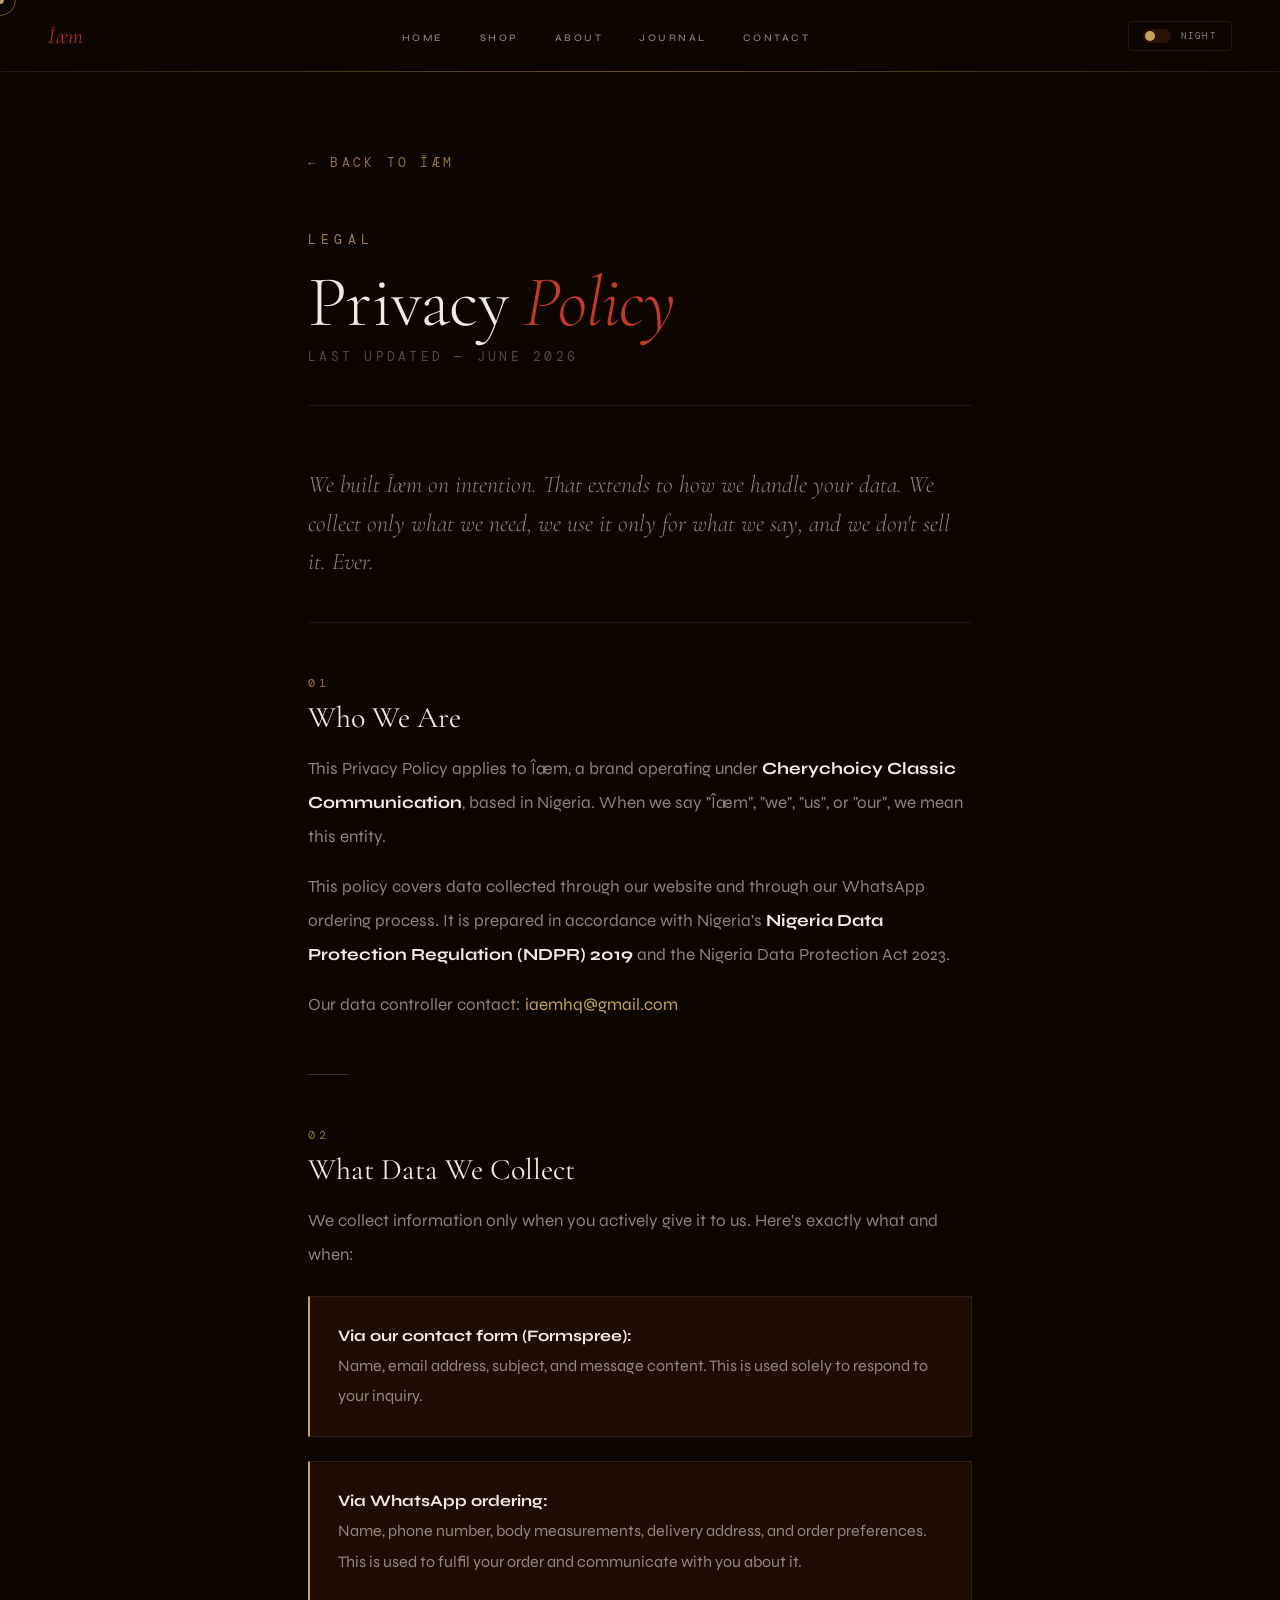
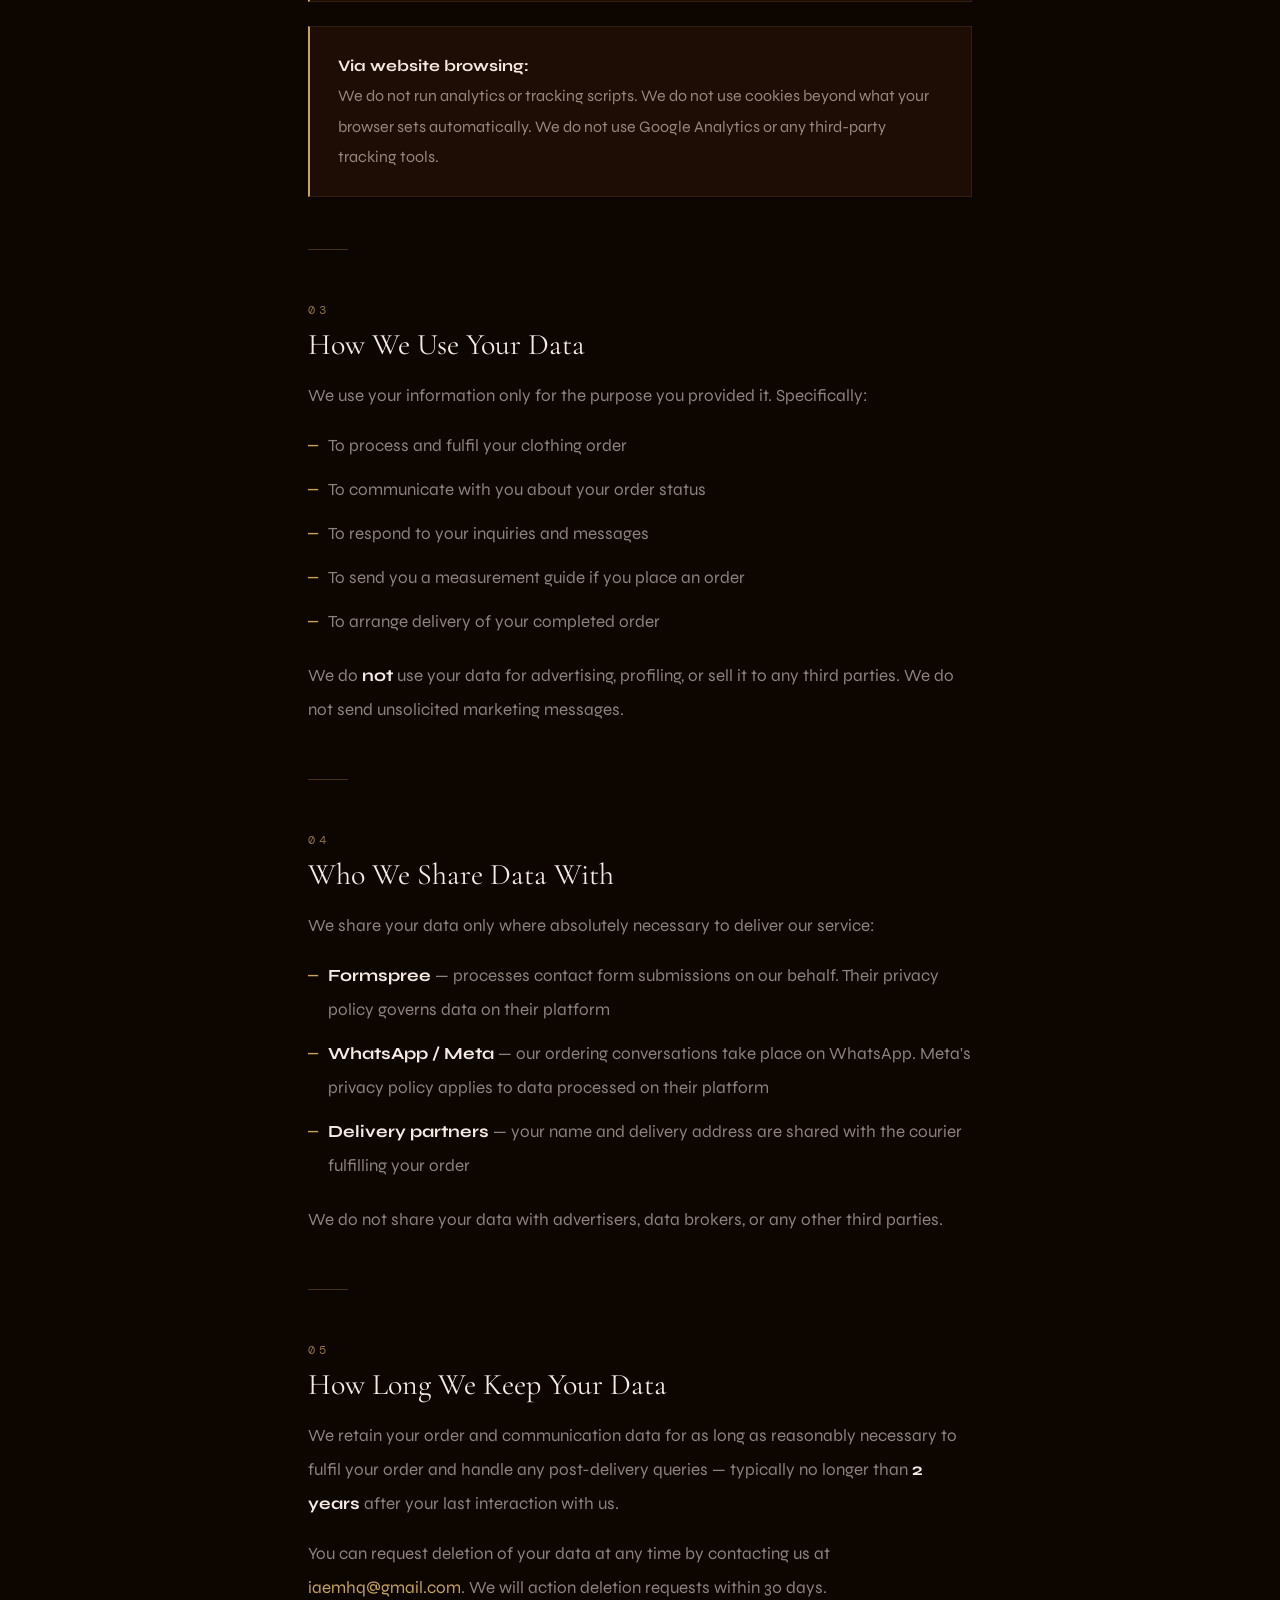
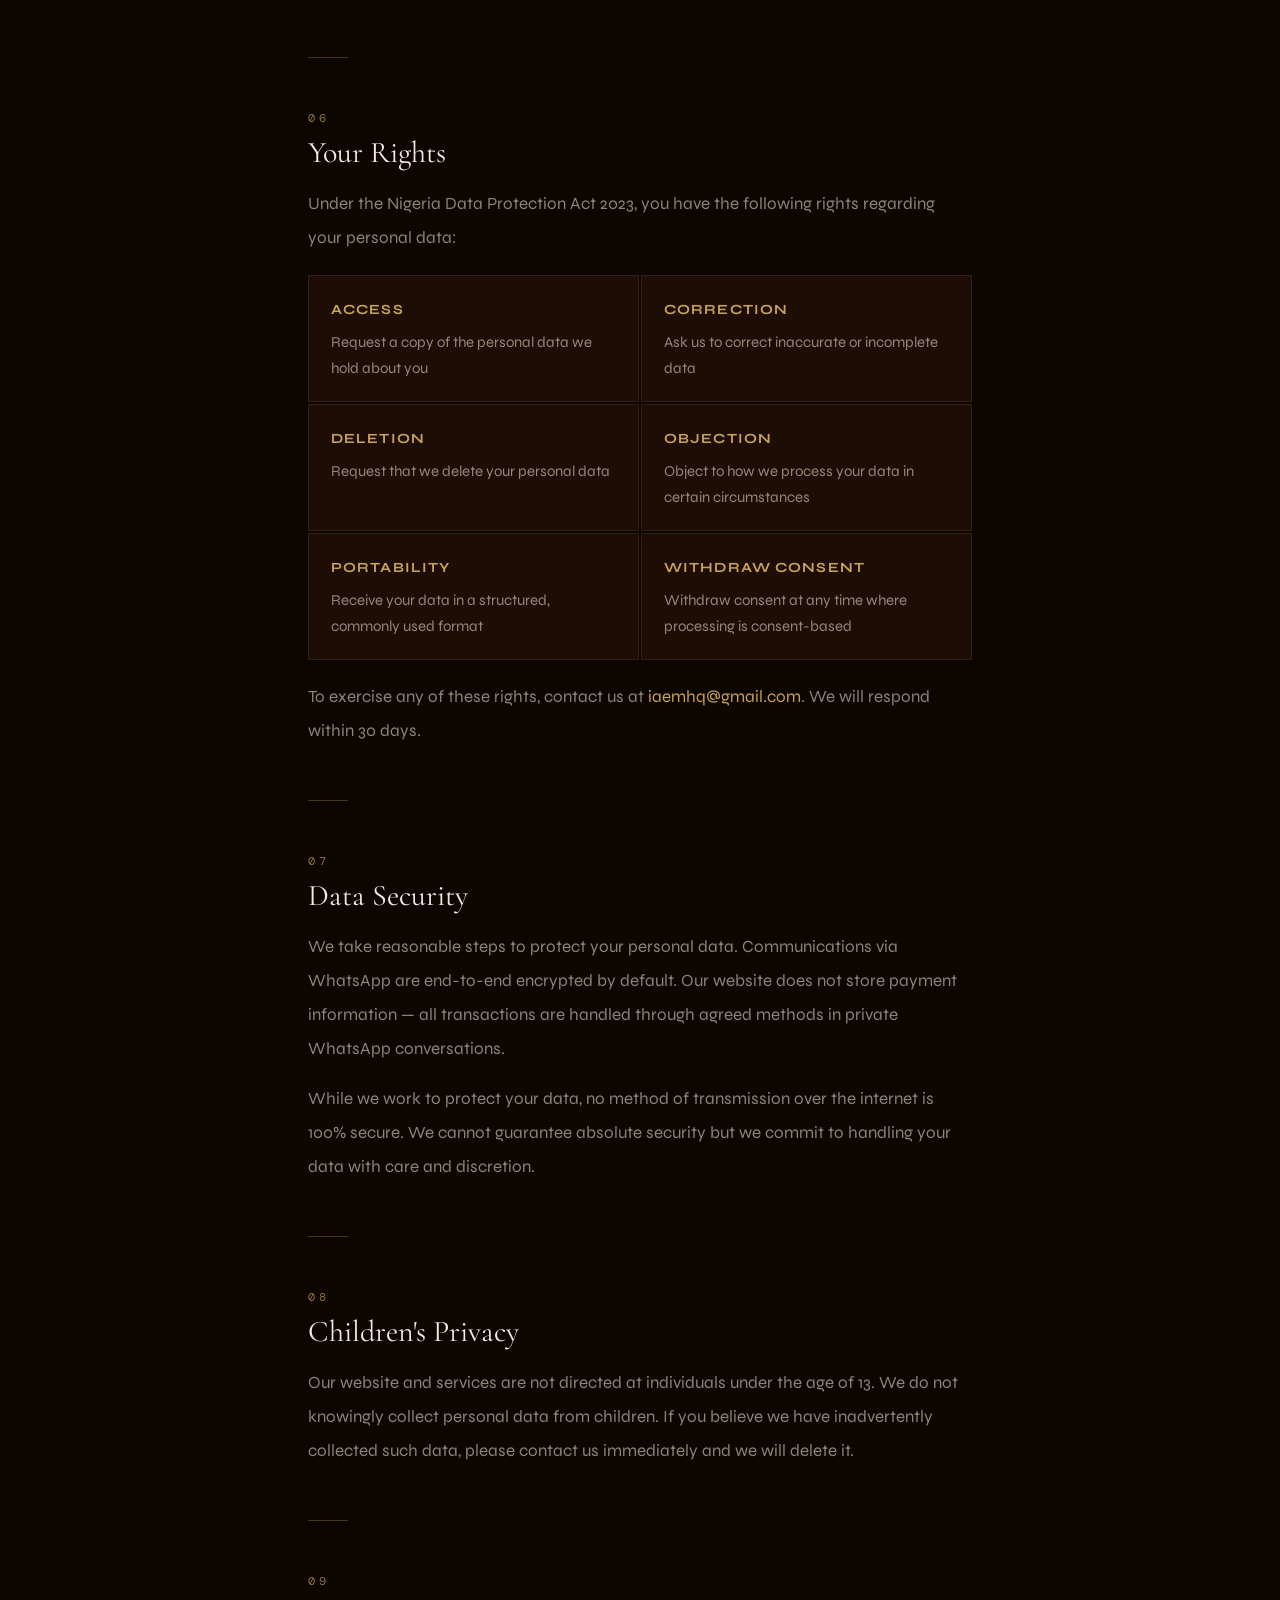
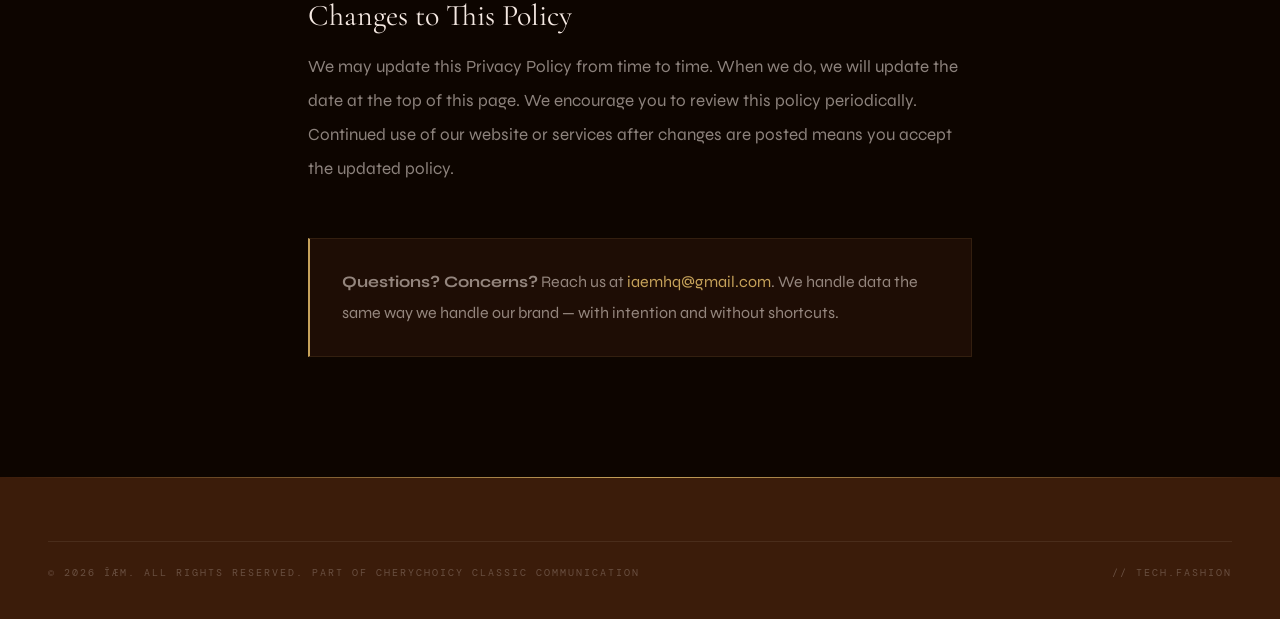
==== commit ea4e712d: "Change greeting from 'Hello World' to 'Goodbye World'" ====
--- a/P and P.html
+++ b/P and P.html
@@ -21,7 +21,7 @@
       }
       .legal-eyebrow {
         font-family: var(--font-m);
-        font-size: 10px;
+        font-size: 13px;
         letter-spacing: 0.4em;
         text-transform: uppercase;
         color: var(--gold-use);
@@ -43,7 +43,7 @@
       }
       .legal-updated {
         font-family: var(--font-m);
-        font-size: 10px;
+        font-size: 13px;
         letter-spacing: 0.25em;
         text-transform: uppercase;
         color: var(--text3);
@@ -70,7 +70,7 @@
       }
       .legal-section-num {
         font-family: var(--font-m);
-        font-size: 9px;
+        font-size: 12px;
         letter-spacing: 0.3em;
         text-transform: uppercase;
         color: var(--gold-use);
@@ -87,7 +87,7 @@
       }
       .legal-body {
         font-family: var(--font-s);
-        font-size: 14px;
+        font-size: 17px;
         line-height: 2;
         color: var(--text2);
       }
@@ -135,7 +135,7 @@
         padding: 24px 28px;
         margin: 24px 0;
         font-family: var(--font-s);
-        font-size: 13px;
+        font-size: 16px;
         line-height: 1.9;
         color: var(--text2);
       }
@@ -151,7 +151,7 @@
       }
       .legal-contact-block p {
         font-family: var(--font-s);
-        font-size: 13px;
+        font-size: 16px;
         line-height: 1.9;
         color: var(--text2);
         margin: 0;
@@ -165,7 +165,7 @@
         align-items: center;
         gap: 8px;
         font-family: var(--font-m);
-        font-size: 10px;
+        font-size: 13px;
         letter-spacing: 0.25em;
         text-transform: uppercase;
         color: var(--gold-use);
@@ -190,7 +190,7 @@
       }
       .rights-item-title {
         font-family: var(--font-s);
-        font-size: 11px;
+        font-size: 14px;
         font-weight: 700;
         letter-spacing: 0.08em;
         text-transform: uppercase;
@@ -199,7 +199,7 @@
       }
       .rights-item-desc {
         font-family: var(--font-s);
-        font-size: 12px;
+        font-size: 15px;
         line-height: 1.7;
         color: var(--text2);
       }
--- a/style.css
+++ b/style.css
@@ -2509,3 +2509,63 @@
     padding: 28px 24px;
   }
 }
+
+/* ─── SHOP PAGINATION ──────────────────────────────────── */
+.shop-controls {
+  padding: 40px 0 20px;
+  display: flex;
+  flex-direction: column;
+  align-items: center;
+  gap: 20px;
+}
+.shop-count {
+  font-family: var(--font-m);
+  font-size: 10px;
+  letter-spacing: 0.25em;
+  text-transform: uppercase;
+  color: var(--text3);
+  text-align: center;
+}
+.btn-load-more {
+  display: flex;
+  align-items: center;
+  justify-content: center;
+  gap: 10px;
+  background: transparent;
+  color: var(--text);
+  font-family: var(--font-s);
+  font-size: 10px;
+  font-weight: 700;
+  letter-spacing: 0.25em;
+  text-transform: uppercase;
+  padding: 16px 40px;
+  border: 1px solid var(--border);
+  border-radius: 2px;
+  transition:
+    border-color 0.2s,
+    color 0.2s,
+    transform 0.2s var(--ease);
+  width: fit-content;
+}
+.btn-load-more::after {
+  content: "↓";
+  font-size: 12px;
+  transition: transform 0.3s var(--ease);
+}
+.btn-load-more:hover {
+  border-color: var(--gold-use);
+  color: var(--gold-use);
+  transform: translateY(2px);
+}
+.btn-load-more:hover::after {
+  transform: translateY(3px);
+}
+.shop-no-results {
+  padding: 60px 24px;
+  text-align: center;
+  font-family: var(--font-d);
+  font-style: italic;
+  font-size: 22px;
+  font-weight: 300;
+  color: var(--text3);
+}
